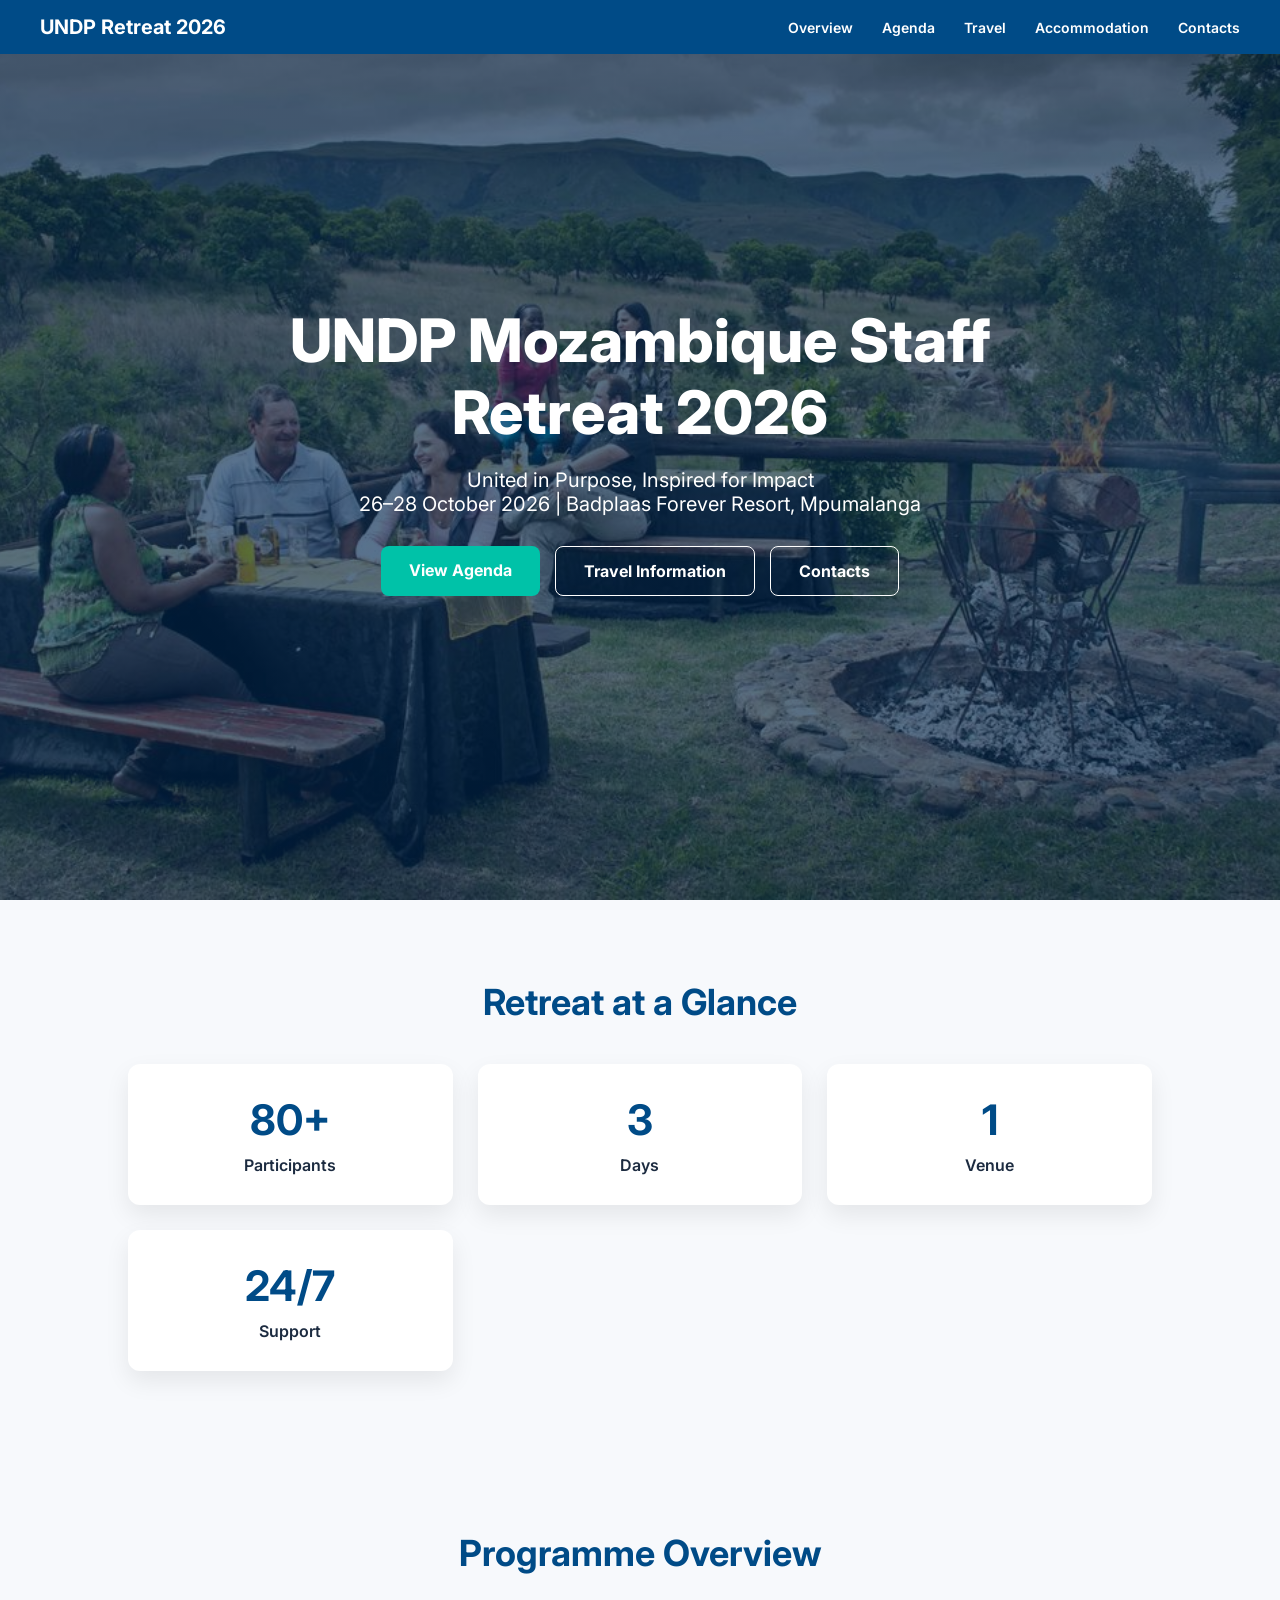
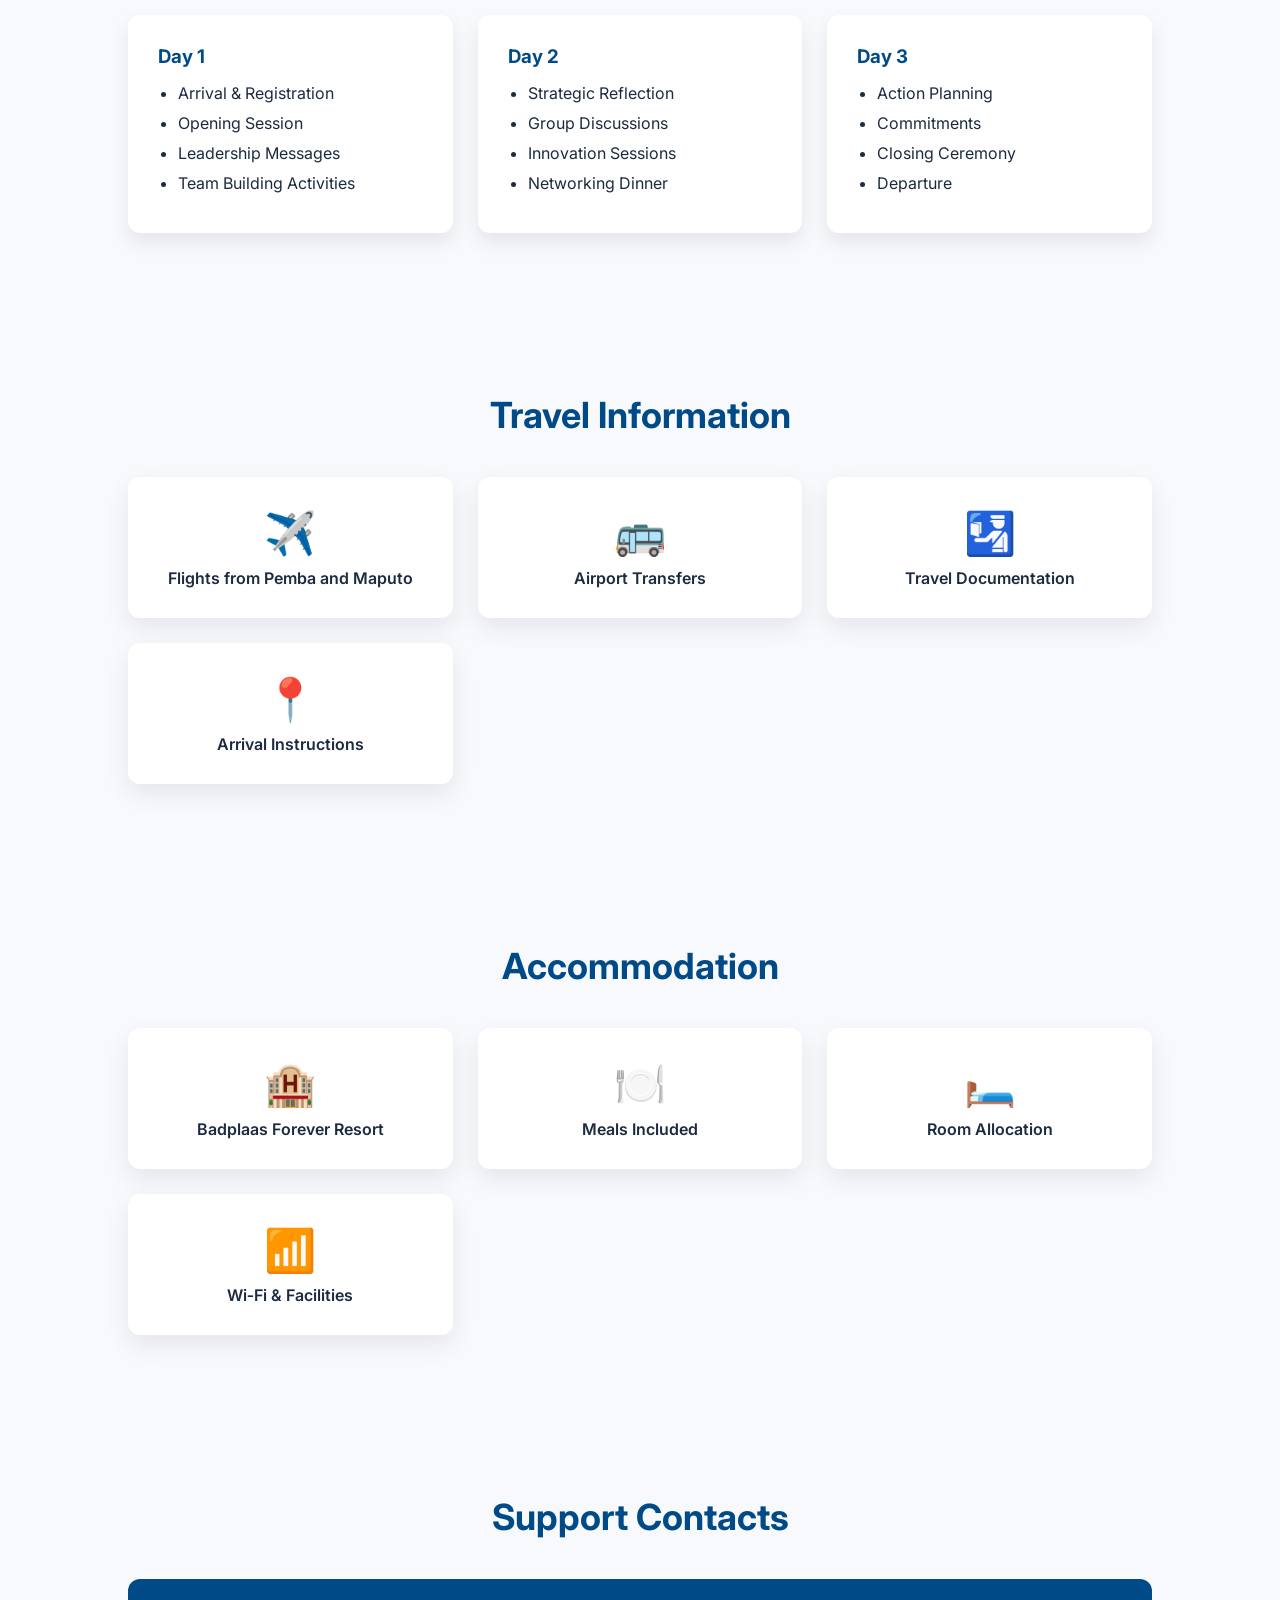
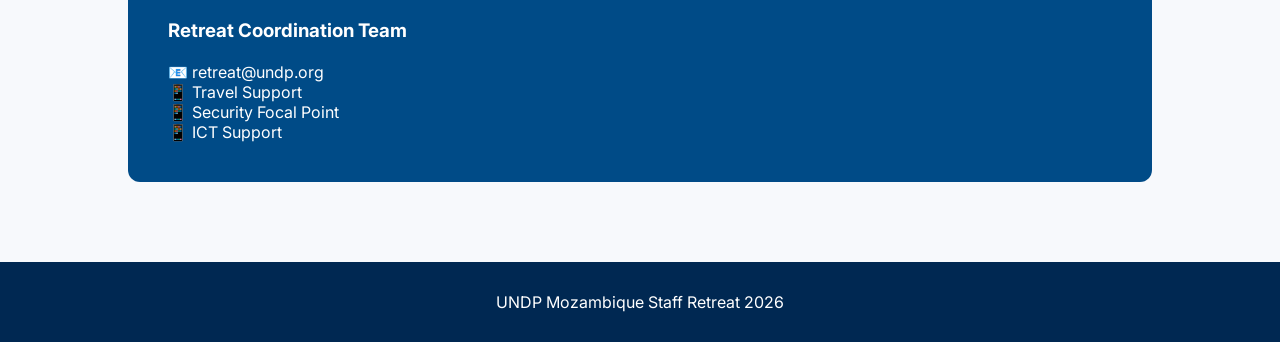
==== index.html @ e5afab8e "Fix HTML formatting and structure" ====
<!DOCTYPE html>
<html lang="en">
<head>
<meta charset="UTF-8">
<meta name="viewport" content="width=device-width, initial-scale=1.0">
<title>UNDP Mozambique Staff Retreat 2026</title>

<link href="https://fonts.googleapis.com/css2?family=Inter:wght@300;400;600;700;800&display=swap" rel="stylesheet">

<style>

*{
margin:0;
padding:0;
box-sizing:border-box;
font-family:'Inter',sans-serif;
}

body{
background:#f7f9fc;
color:#1c2b40;
}

.navbar{
position:fixed;
top:0;
width:100%;
background:#004b87;
padding:15px 40px;
display:flex;
justify-content:space-between;
align-items:center;
z-index:1000;
}

.logo{
color:white;
font-size:20px;
font-weight:700;
}

.nav-links a{
color:white;
text-decoration:none;
margin-left:25px;
font-size:14px;
font-weight:600;
}

.hero{
height:100vh;
background:linear-gradient(
rgba(0,39,80,0.65),
rgba(0,39,80,0.65)
),
url("conferencing-02.jpg");
background-size:cover;
background-position:center;
display:flex;
align-items:center;
justify-content:center;
text-align:center;
color:white;
padding:40px;
}

.hero-content{
max-width:900px;
}

.hero h1{
font-size:60px;
font-weight:800;
margin-bottom:20px;
}

.hero p{
font-size:20px;
margin-bottom:30px;
}

.buttons{
display:flex;
gap:15px;
justify-content:center;
flex-wrap:wrap;
}

.btn{
padding:14px 28px;
border-radius:8px;
text-decoration:none;
font-weight:700;
}

.btn-primary{
background:#00c2a8;
color:white;
}

.btn-secondary{
border:1px solid white;
color:white;
}

.section{
padding:80px 10%;
}

.section-title{
text-align:center;
font-size:36px;
margin-bottom:40px;
color:#004b87;
}

.cards{
display:grid;
grid-template-columns:repeat(auto-fit,minmax(250px,1fr));
gap:25px;
}

.card{
background:white;
border-radius:12px;
padding:30px;
text-align:center;
box-shadow:0 10px 25px rgba(0,0,0,.08);
}

.card h3{
font-size:42px;
color:#004b87;
margin-bottom:10px;
}

.card p{
font-weight:600;
}

.agenda{
display:grid;
grid-template-columns:repeat(auto-fit,minmax(300px,1fr));
gap:25px;
}

.day{
background:white;
padding:30px;
border-radius:12px;
box-shadow:0 10px 20px rgba(0,0,0,.08);
}

.day h3{
color:#004b87;
margin-bottom:15px;
}

.day ul{
padding-left:20px;
}

.day li{
margin-bottom:10px;
}

.contact-box{
background:#004b87;
color:white;
padding:40px;
border-radius:12px;
}

.footer{
background:#002852;
color:white;
text-align:center;
padding:30px;
}

@media(max-width:768px){

.hero h1{
font-size:38px;
}

.nav-links{
display:none;
}

}

</style>

</head>

<body>

<nav class="navbar">
<div class="logo">UNDP Retreat 2026</div>

<div class="nav-links">
<a href="#overview">Overview</a>
<a href="#agenda">Agenda</a>
<a href="#travel">Travel</a>
<a href="#accommodation">Accommodation</a>
<a href="#contacts">Contacts</a>
</div>
</nav>

<section class="hero">

<div class="hero-content">

<h1>UNDP Mozambique Staff Retreat 2026</h1>

<p>
United in Purpose, Inspired for Impact
<br>
26–28 October 2026 | Badplaas Forever Resort, Mpumalanga
</p>

<div class="buttons">
<a href="#agenda" class="btn btn-primary">View Agenda</a>
<a href="#travel" class="btn btn-secondary">Travel Information</a>
<a href="#contacts" class="btn btn-secondary">Contacts</a>
</div>

</div>

</section>

<section id="overview" class="section">

<h2 class="section-title">Retreat at a Glance</h2>

<div class="cards">

<div class="card">
<h3>80+</h3>
<p>Participants</p>
</div>

<div class="card">
<h3>3</h3>
<p>Days</p>
</div>

<div class="card">
<h3>1</h3>
<p>Venue</p>
</div>

<div class="card">
<h3>24/7</h3>
<p>Support</p>
</div>

</div>

</section>

<section id="agenda" class="section">

<h2 class="section-title">Programme Overview</h2>

<div class="agenda">

<div class="day">
<h3>Day 1</h3>

<ul>
<li>Arrival & Registration</li>
<li>Opening Session</li>
<li>Leadership Messages</li>
<li>Team Building Activities</li>
</ul>

</div>

<div class="day">

<h3>Day 2</h3>

<ul>
<li>Strategic Reflection</li>
<li>Group Discussions</li>
<li>Innovation Sessions</li>
<li>Networking Dinner</li>
</ul>

</div>

<div class="day">

<h3>Day 3</h3>

<ul>
<li>Action Planning</li>
<li>Commitments</li>
<li>Closing Ceremony</li>
<li>Departure</li>
</ul>

</div>

</div>

</section>

<section id="travel" class="section">

<h2 class="section-title">Travel Information</h2>

<div class="cards">

<div class="card">
<h3>✈️</h3>
<p>Flights from Pemba and Maputo</p>
</div>

<div class="card">
<h3>🚌</h3>
<p>Airport Transfers</p>
</div>

<div class="card">
<h3>🛂</h3>
<p>Travel Documentation</p>
</div>

<div class="card">
<h3>📍</h3>
<p>Arrival Instructions</p>
</div>

</div>

</section>

<section id="accommodation" class="section">

<h2 class="section-title">Accommodation</h2>

<div class="cards">

<div class="card">
<h3>🏨</h3>
<p>Badplaas Forever Resort</p>
</div>

<div class="card">
<h3>🍽️</h3>
<p>Meals Included</p>
</div>

<div class="card">
<h3>🛏️</h3>
<p>Room Allocation</p>
</div>

<div class="card">
<h3>📶</h3>
<p>Wi‑Fi & Facilities</p>
</div>

</div>

</section>

<section id="contacts" class="section">

<h2 class="section-title">Support Contacts</h2>

<div class="contact-box">

<h3>Retreat Coordination Team</h3>

<br>

<p>📧 retreat@undp.org</p>

<p>📱 Travel Support</p>

<p>📱 Security Focal Point</p>

<p>📱 ICT Support</p>

</div>

</section>

<footer class="footer">

<p>UNDP Mozambique Staff Retreat 2026</p>

</footer>

</body>

</html>
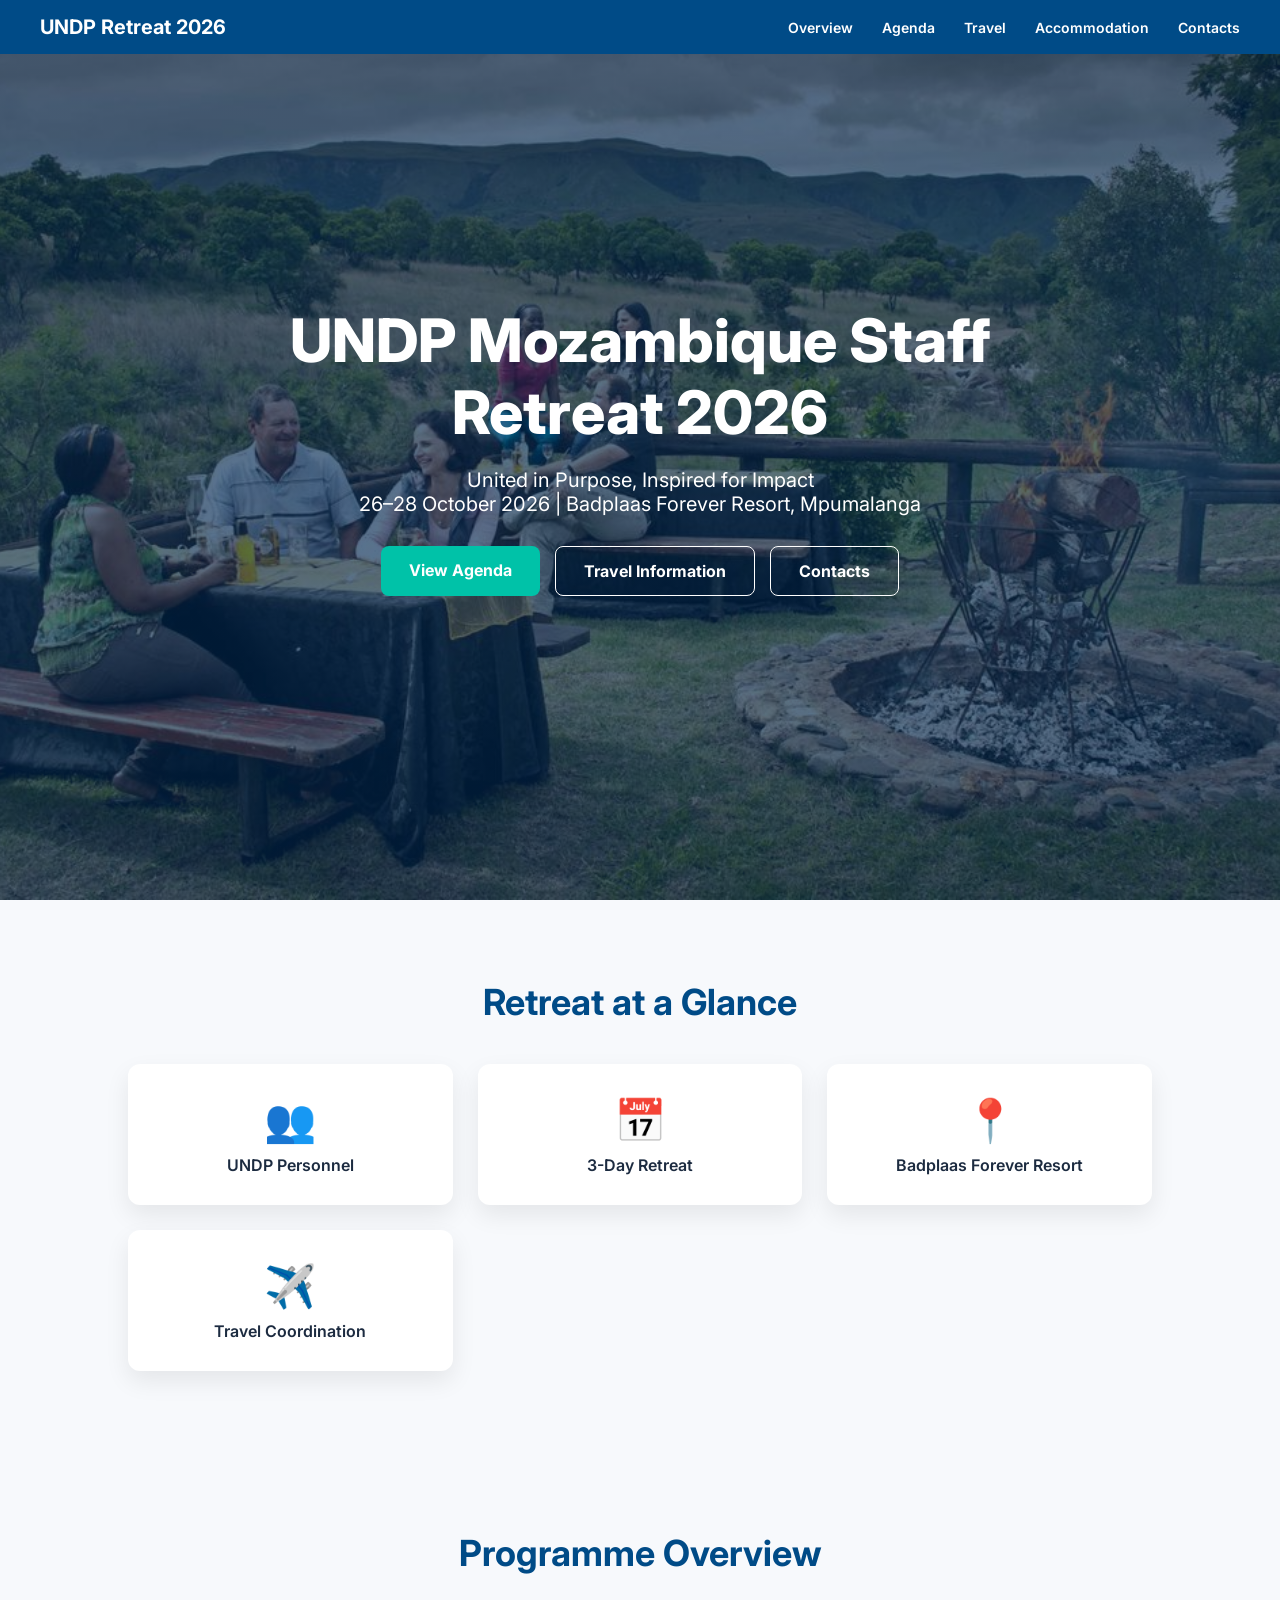
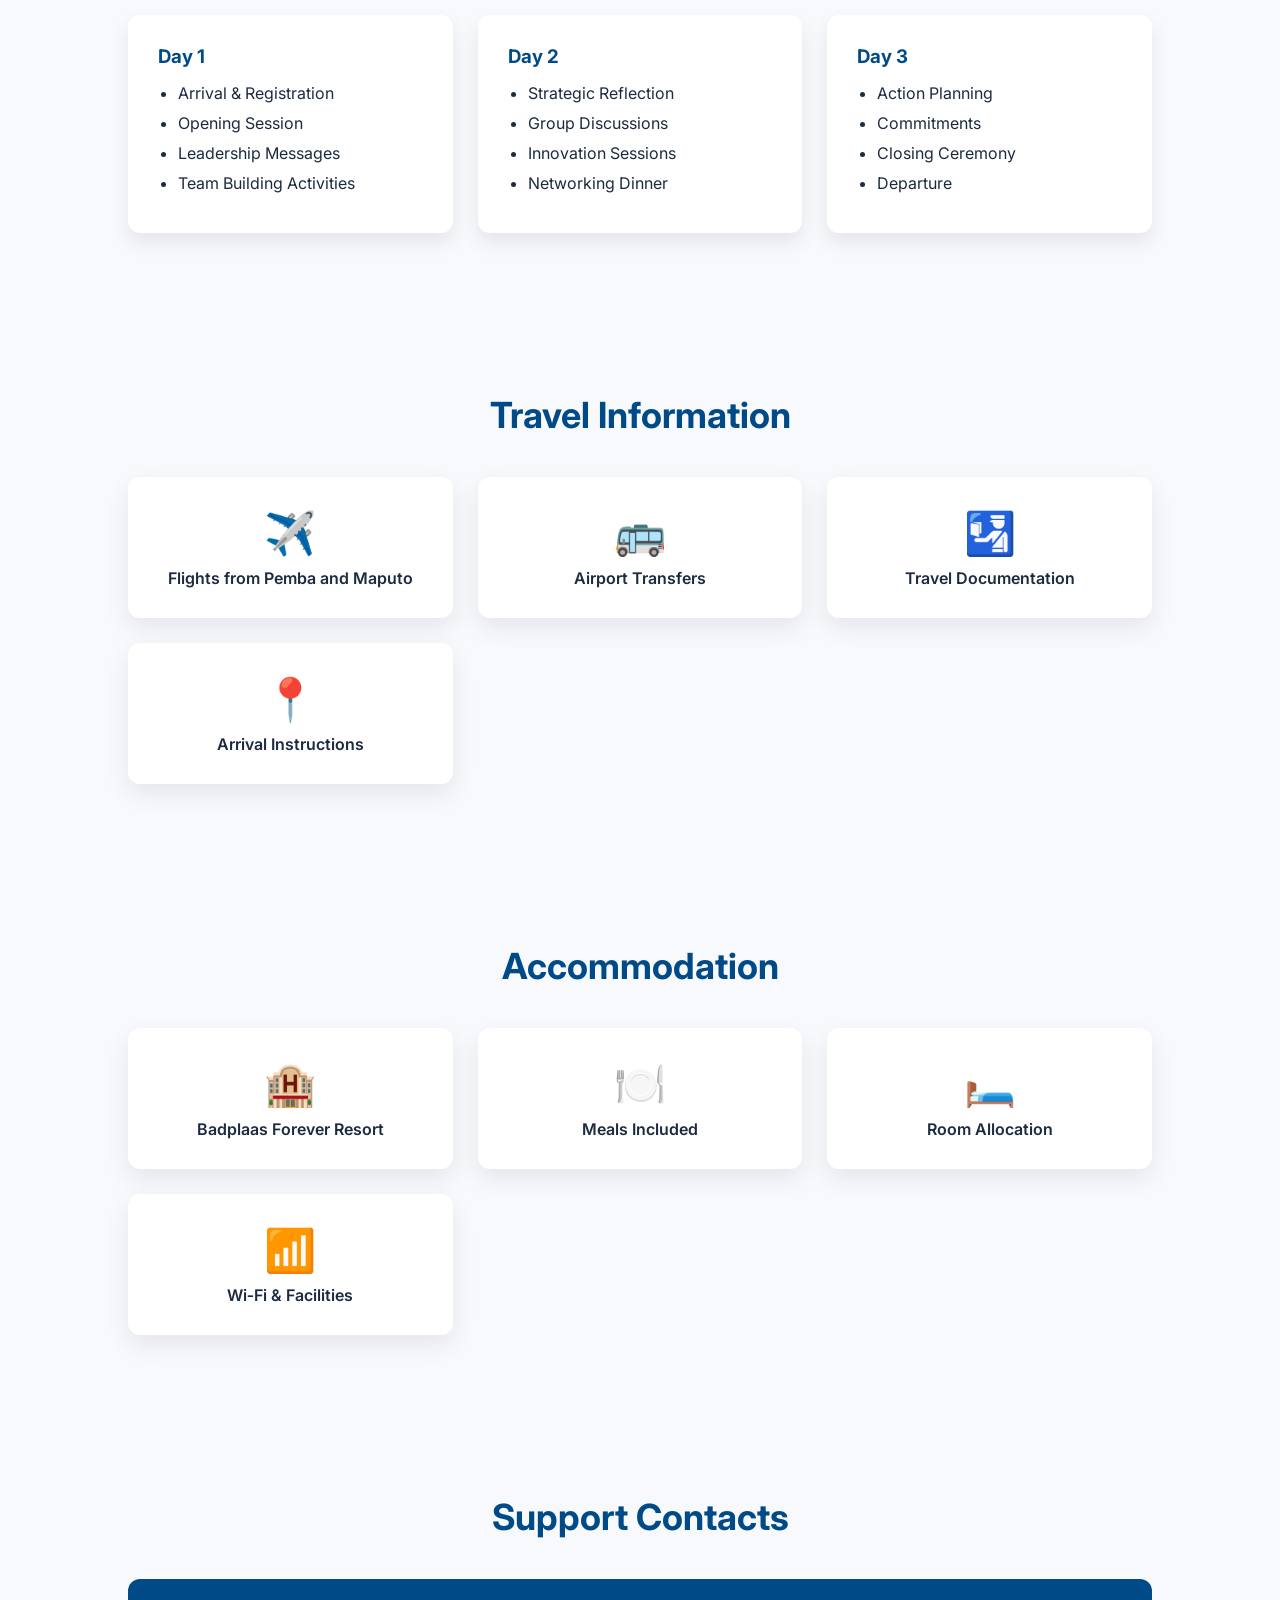
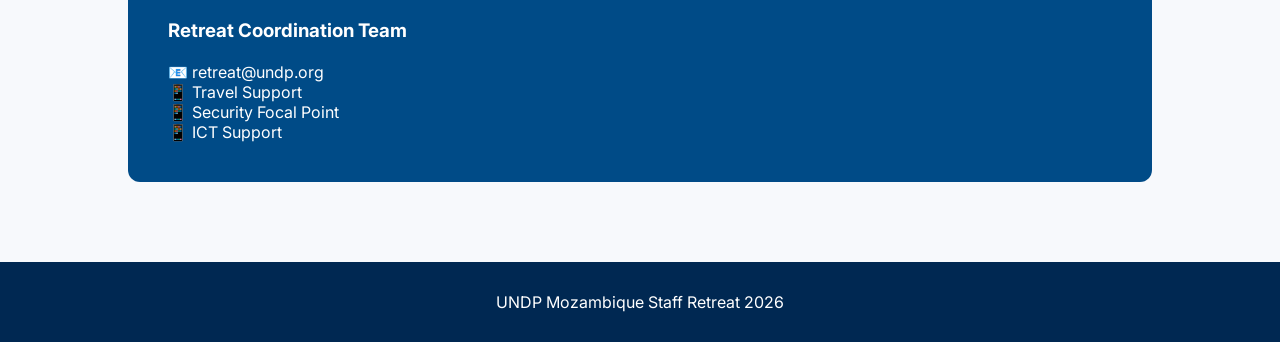
==== commit 30e1a1f1: "Update index.html" ====
--- a/index.html
+++ b/index.html
@@ -229,7 +229,9 @@
 </div>
 
 </section>
-
+  
+</section>
+  
 <section id="overview" class="section">
 
 <h2 class="section-title">Retreat at a Glance</h2>
@@ -237,23 +239,23 @@
 <div class="cards">
 
 <div class="card">
-<h3>80+</h3>
-<p>Participants</p>
-</div>
-
-<div class="card">
-<h3>3</h3>
-<p>Days</p>
-</div>
-
-<div class="card">
-<h3>1</h3>
-<p>Venue</p>
-</div>
-
-<div class="card">
-<h3>24/7</h3>
-<p>Support</p>
+<h3>👥</h3>
+<p>UNDP Personnel</p>
+</div>
+
+<div class="card">
+<h3>📅</h3>
+<p>3-Day Retreat</p>
+</div>
+
+<div class="card">
+<h3>📍</h3>
+<p>Badplaas Forever Resort</p>
+</div>
+
+<div class="card">
+<h3>✈️</h3>
+<p>Travel Coordination</p>
 </div>
 
 </div>
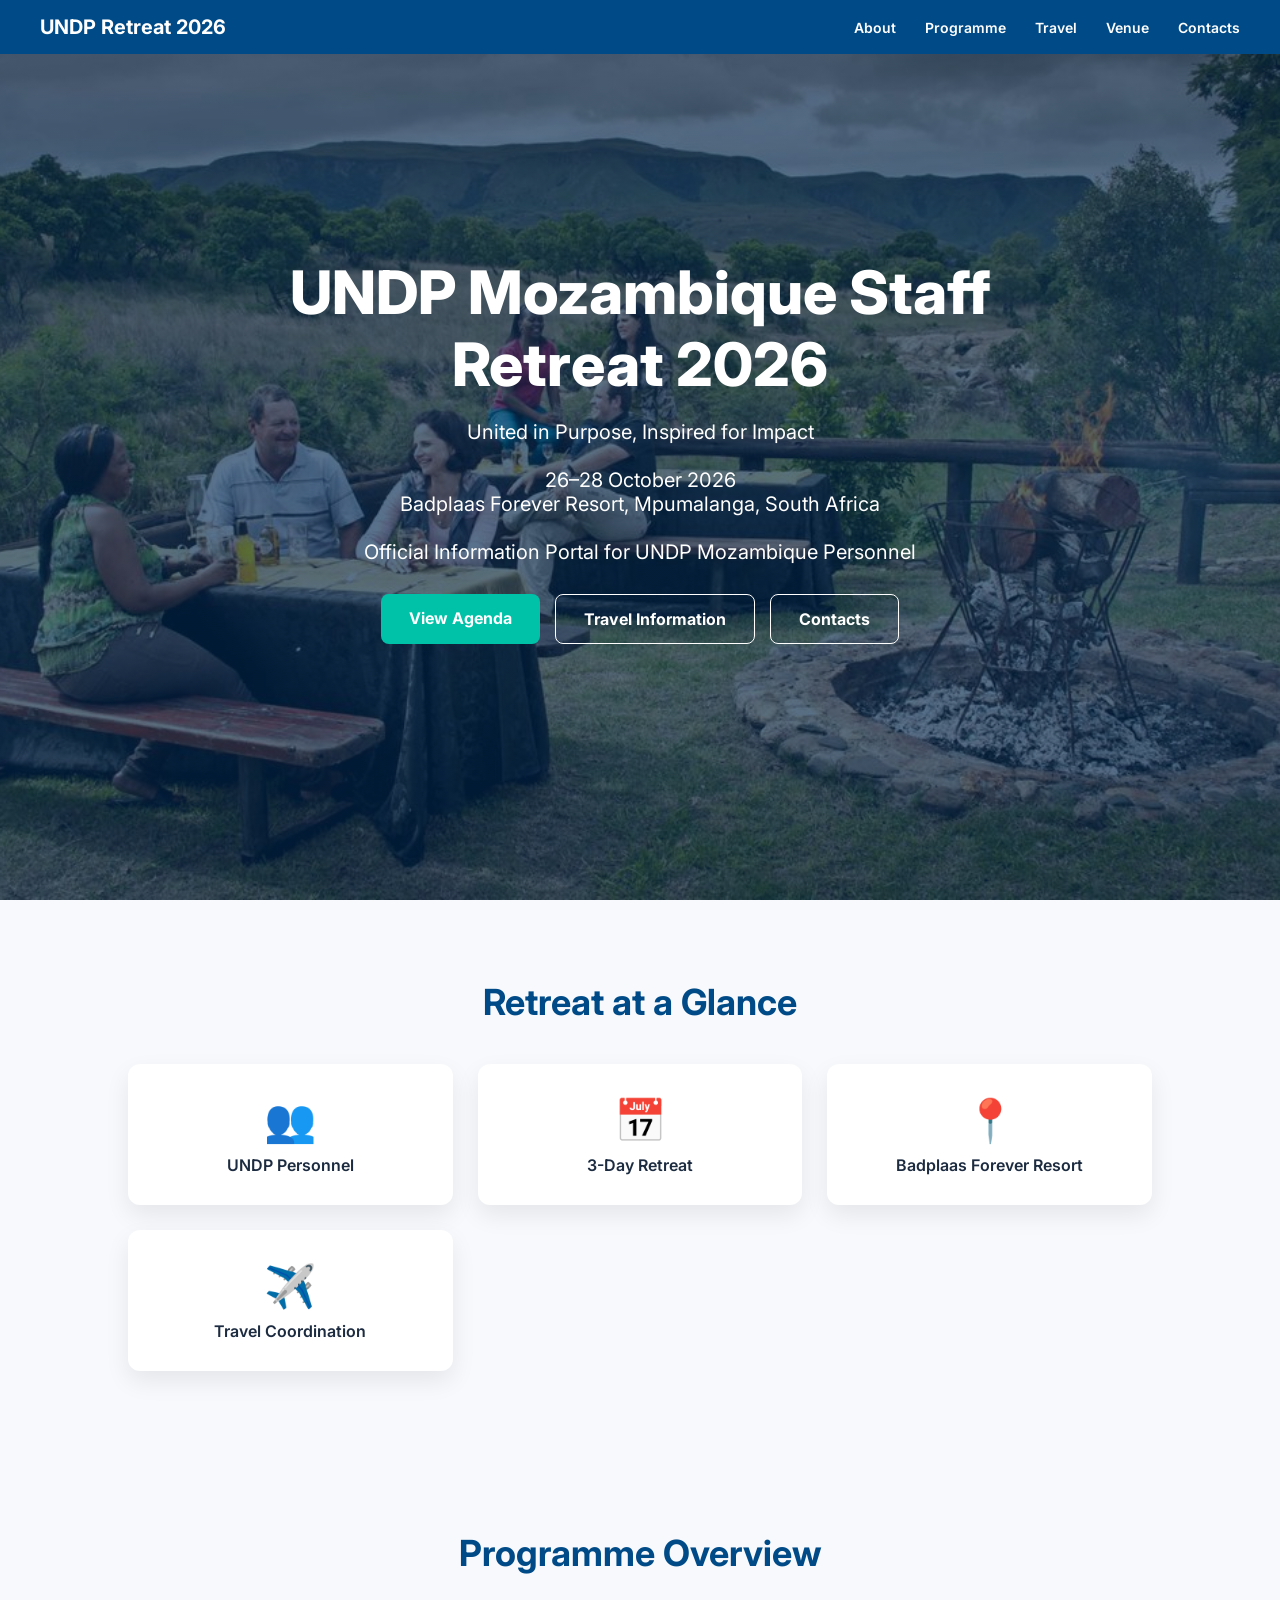
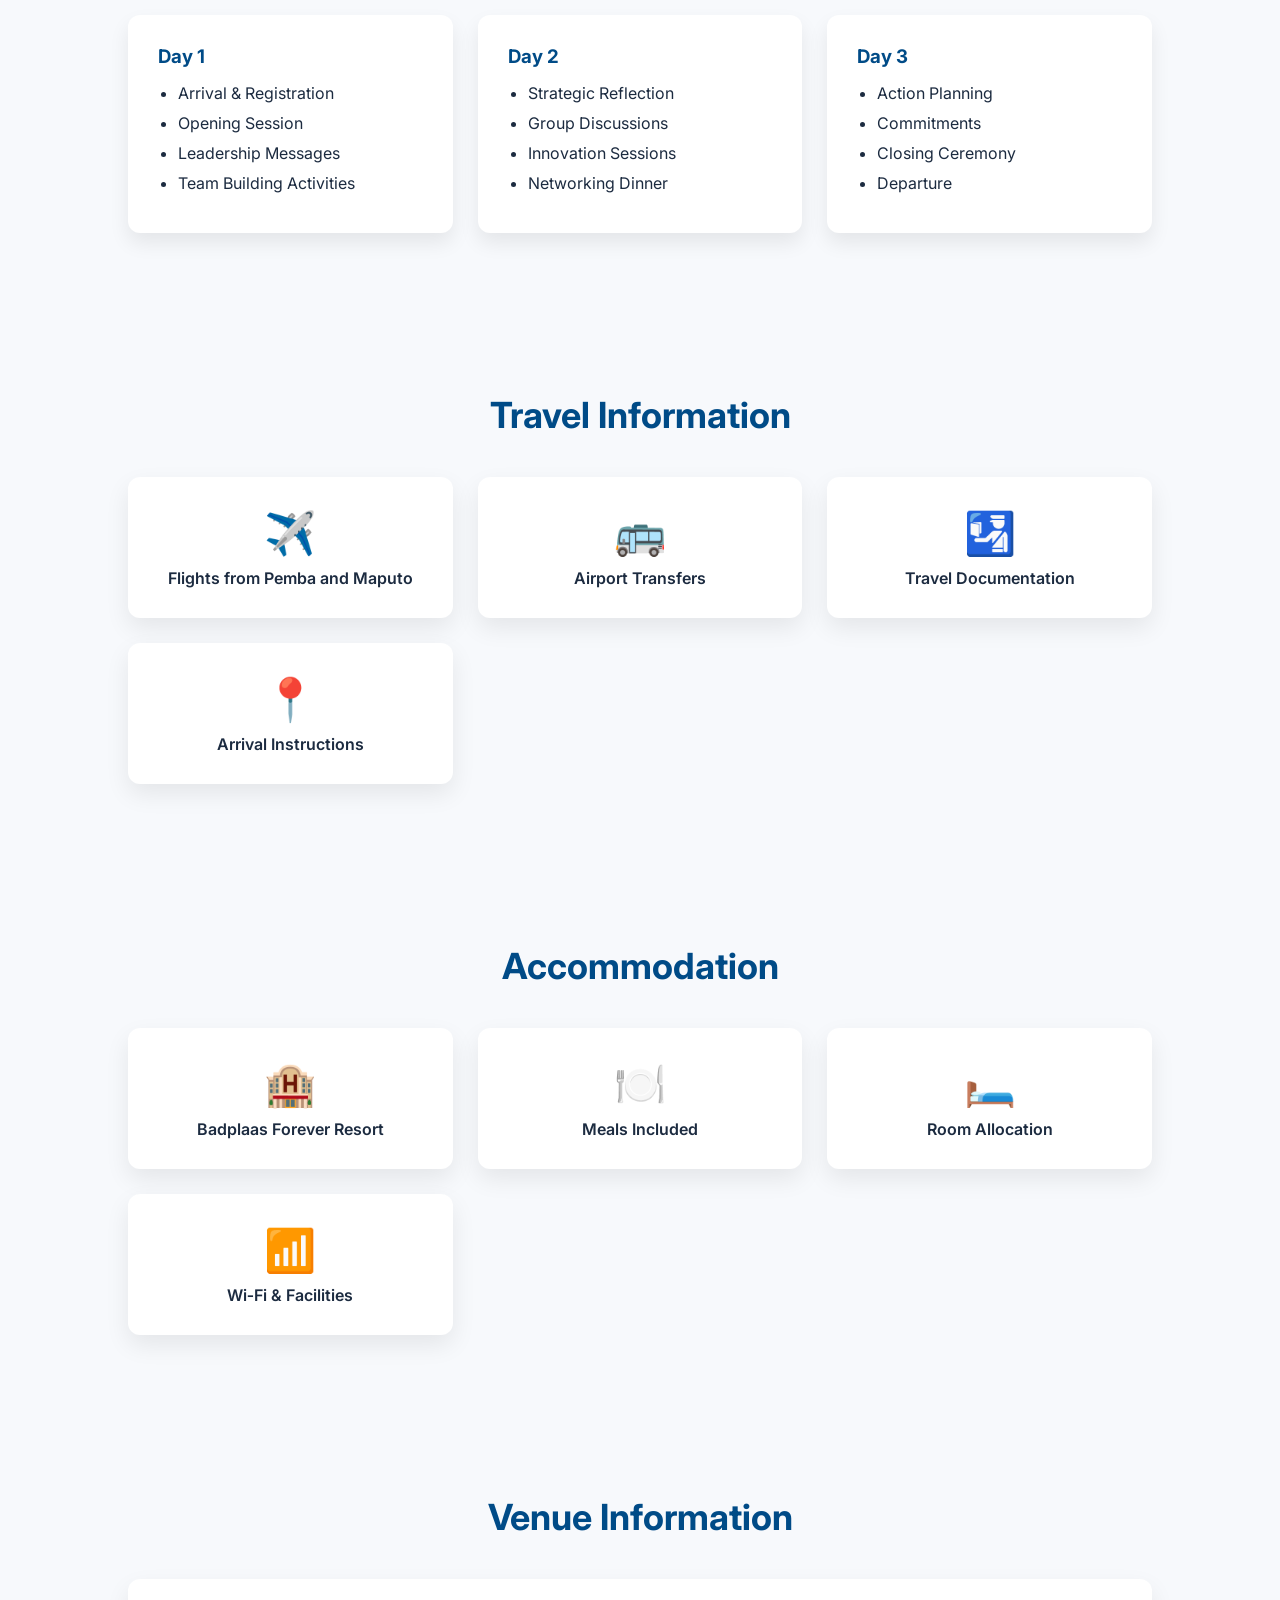
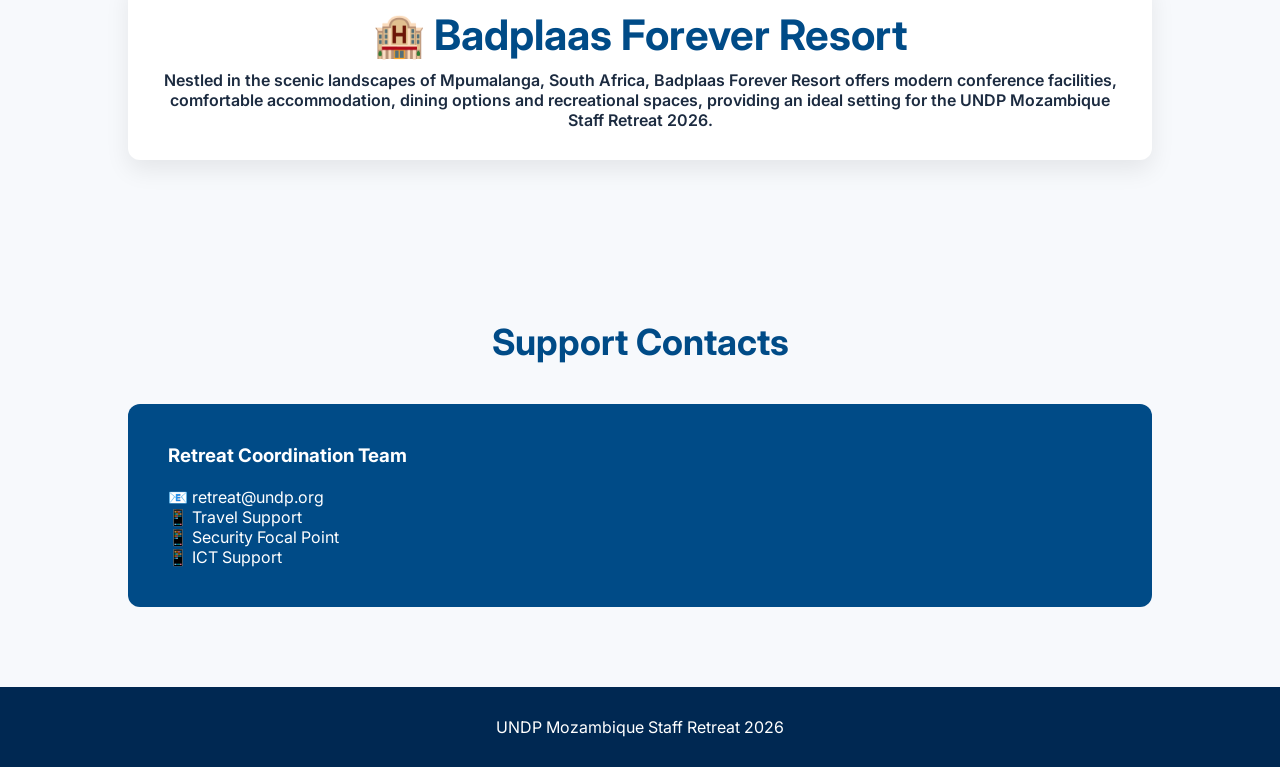
==== commit a0256ae5: "Update index.html" ====
--- a/index.html
+++ b/index.html
@@ -200,10 +200,10 @@
 <div class="logo">UNDP Retreat 2026</div>
 
 <div class="nav-links">
-<a href="#overview">Overview</a>
-<a href="#agenda">Agenda</a>
+<a href="#overview">About</a>
+<a href="#agenda">Programme</a>
 <a href="#travel">Travel</a>
-<a href="#accommodation">Accommodation</a>
+<a href="#accommodation">Venue</a>
 <a href="#contacts">Contacts</a>
 </div>
 </nav>
@@ -216,8 +216,16 @@
 
 <p>
 United in Purpose, Inspired for Impact
+
+<br><br>
+
+26–28 October 2026
 <br>
-26–28 October 2026 | Badplaas Forever Resort, Mpumalanga
+Badplaas Forever Resort, Mpumalanga, South Africa
+
+<br><br>
+
+Official Information Portal for UNDP Mozambique Personnel
 </p>
 
 <div class="buttons">
@@ -370,6 +378,30 @@
 
 </section>
 
+</section>
+
+<section class="section">
+
+<h2 class="section-title">Venue Information</h2>
+
+<div class="card">
+
+<h3>🏨 Badplaas Forever Resort</h3>
+
+<p>
+
+Nestled in the scenic landscapes of Mpumalanga, South Africa,
+Badplaas Forever Resort offers modern conference facilities,
+comfortable accommodation, dining options and recreational
+spaces, providing an ideal setting for the UNDP Mozambique
+Staff Retreat 2026.
+
+</p>
+
+</div>
+
+</section>
+
 <section id="contacts" class="section">
 
 <h2 class="section-title">Support Contacts</h2>
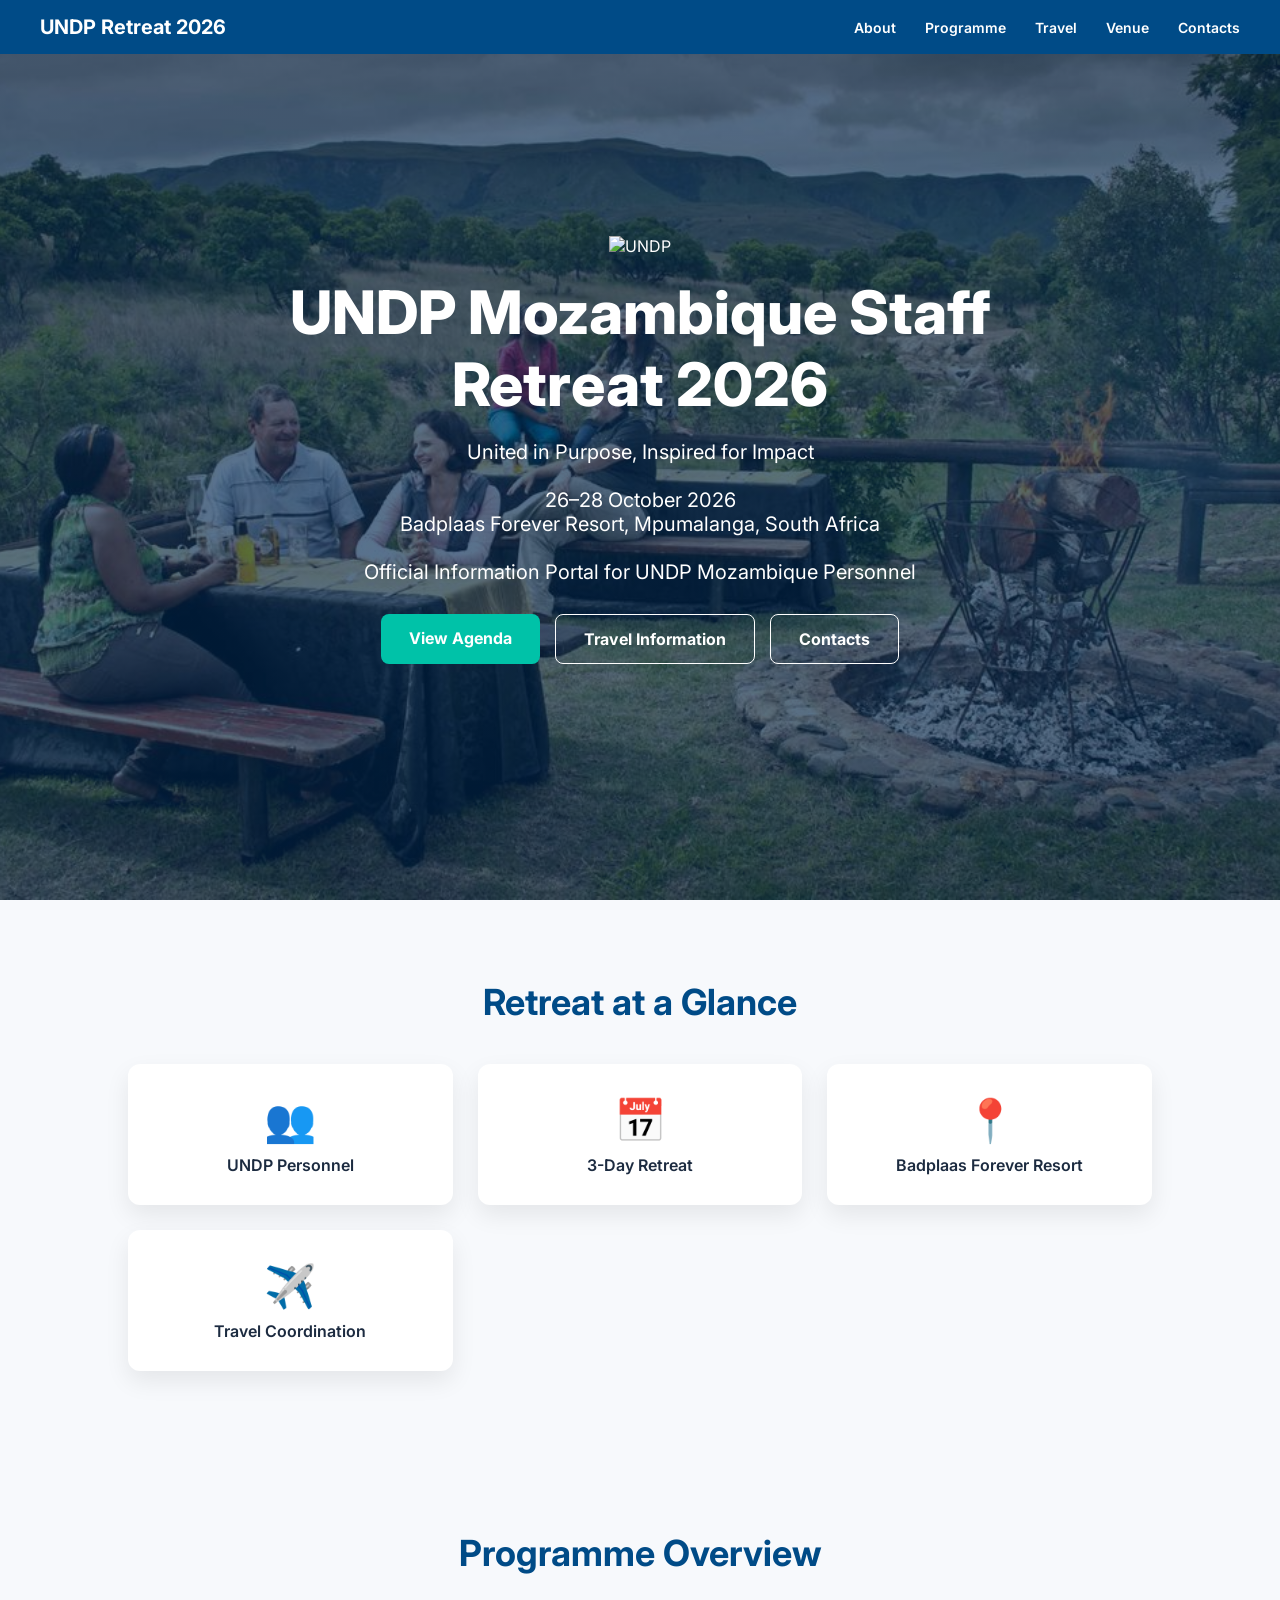
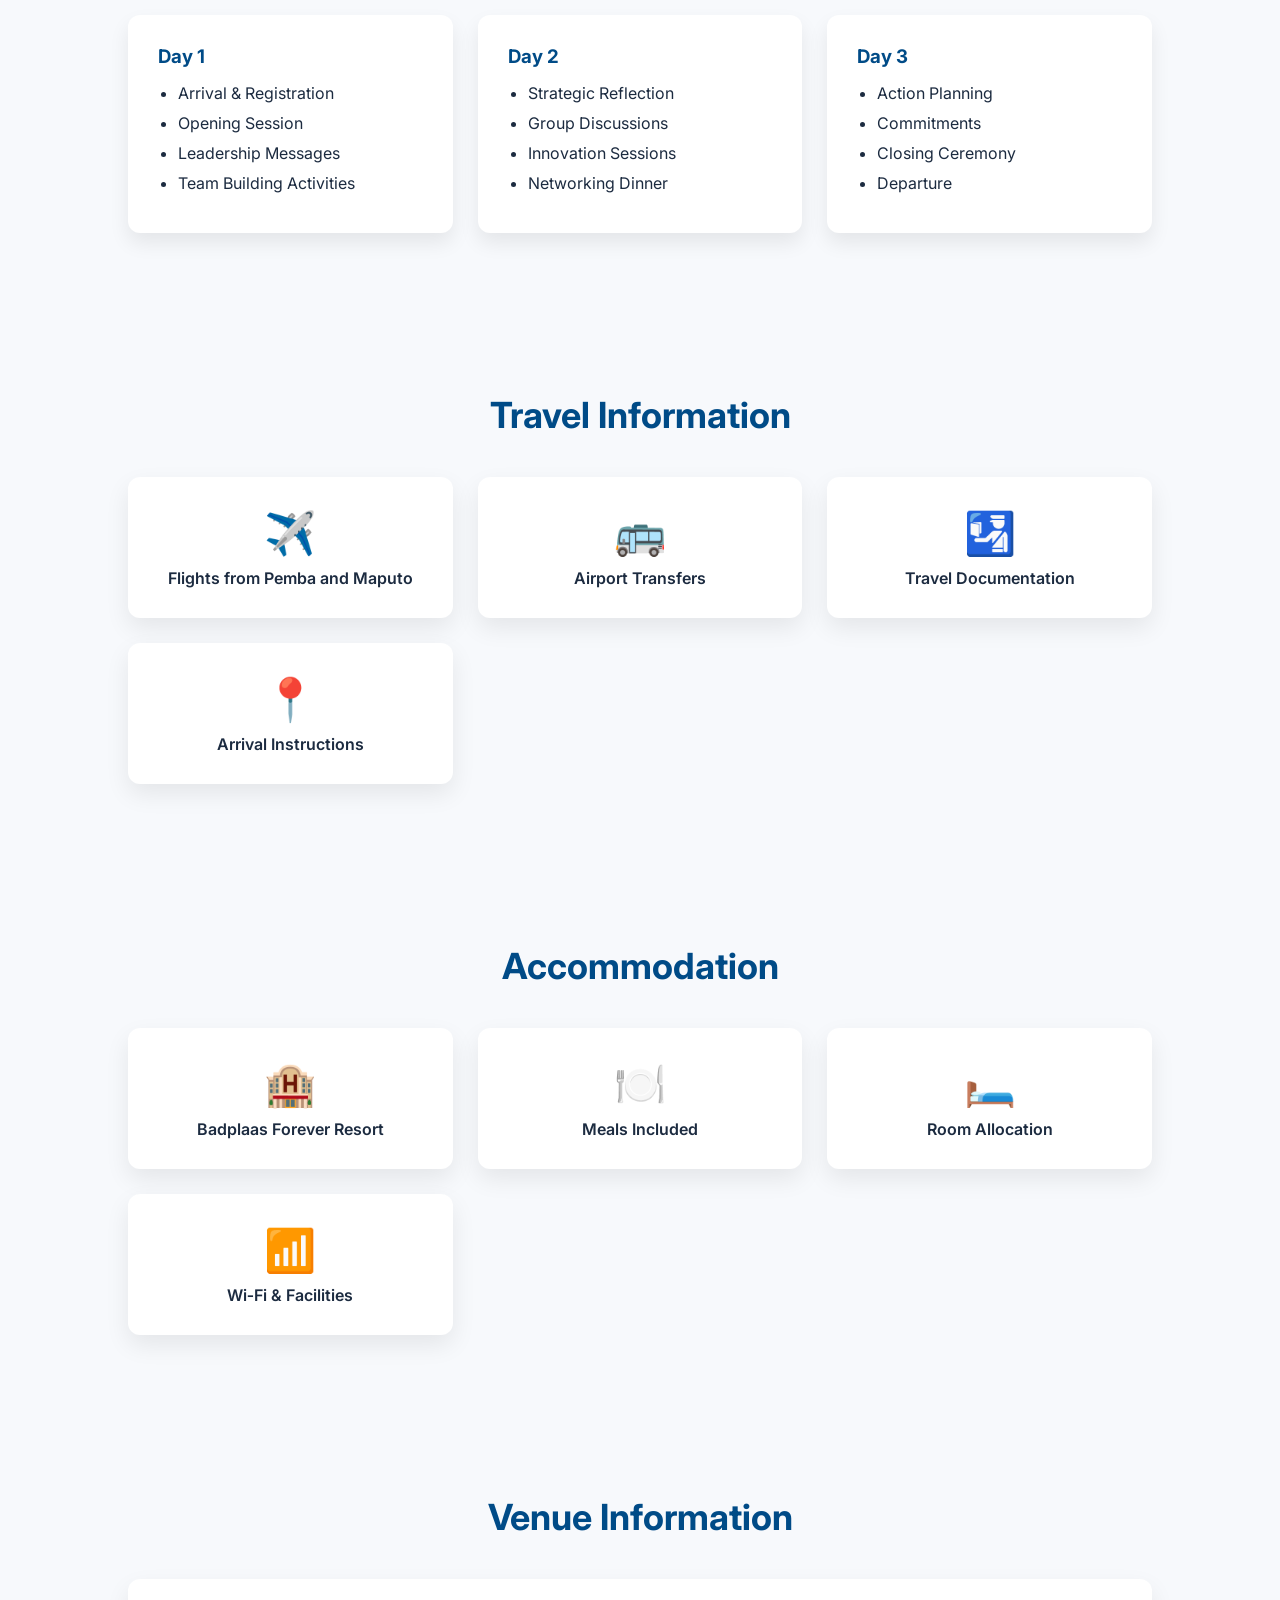
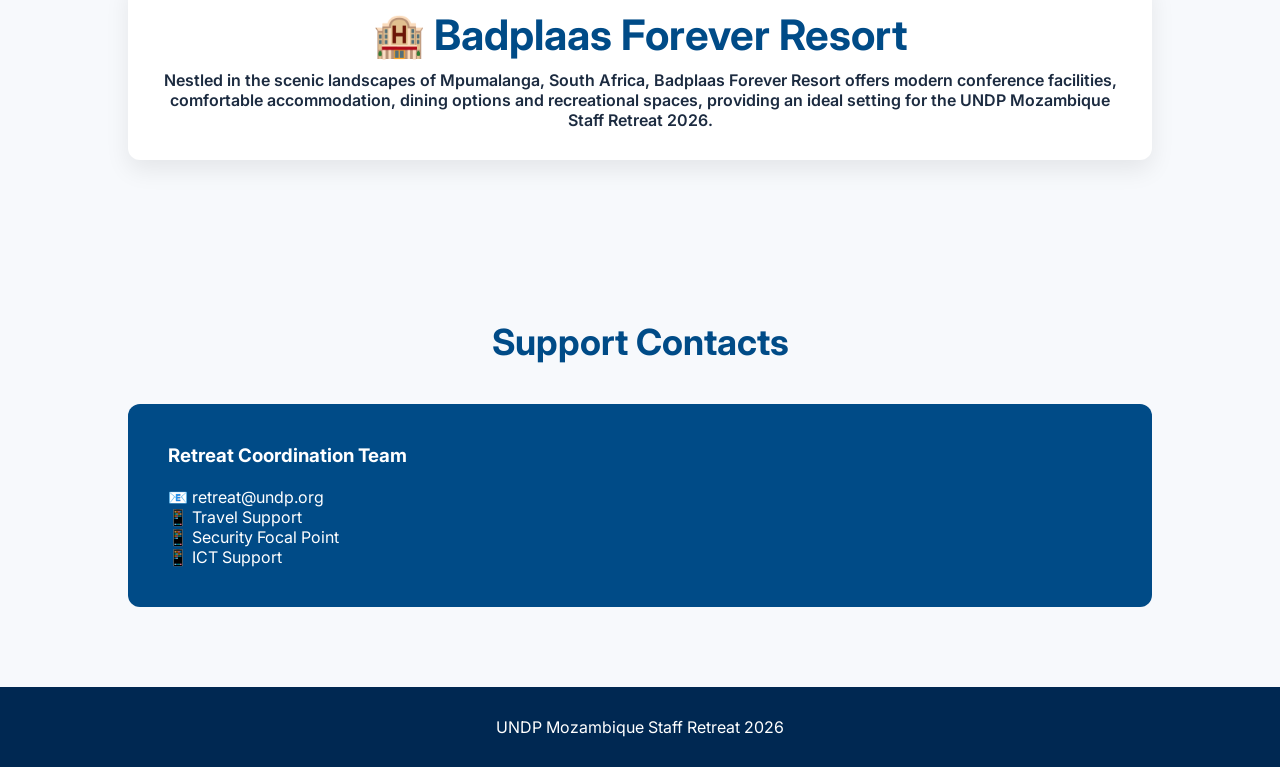
==== commit d250ecd2: "Update index.html" ====
--- a/index.html
+++ b/index.html
@@ -212,6 +212,10 @@
 
 <div class="hero-content">
 
+<img src="undp-logo.png"
+     alt="UNDP"
+     style="height:90px;margin-bottom:20px;">
+
 <h1>UNDP Mozambique Staff Retreat 2026</h1>
 
 <p>
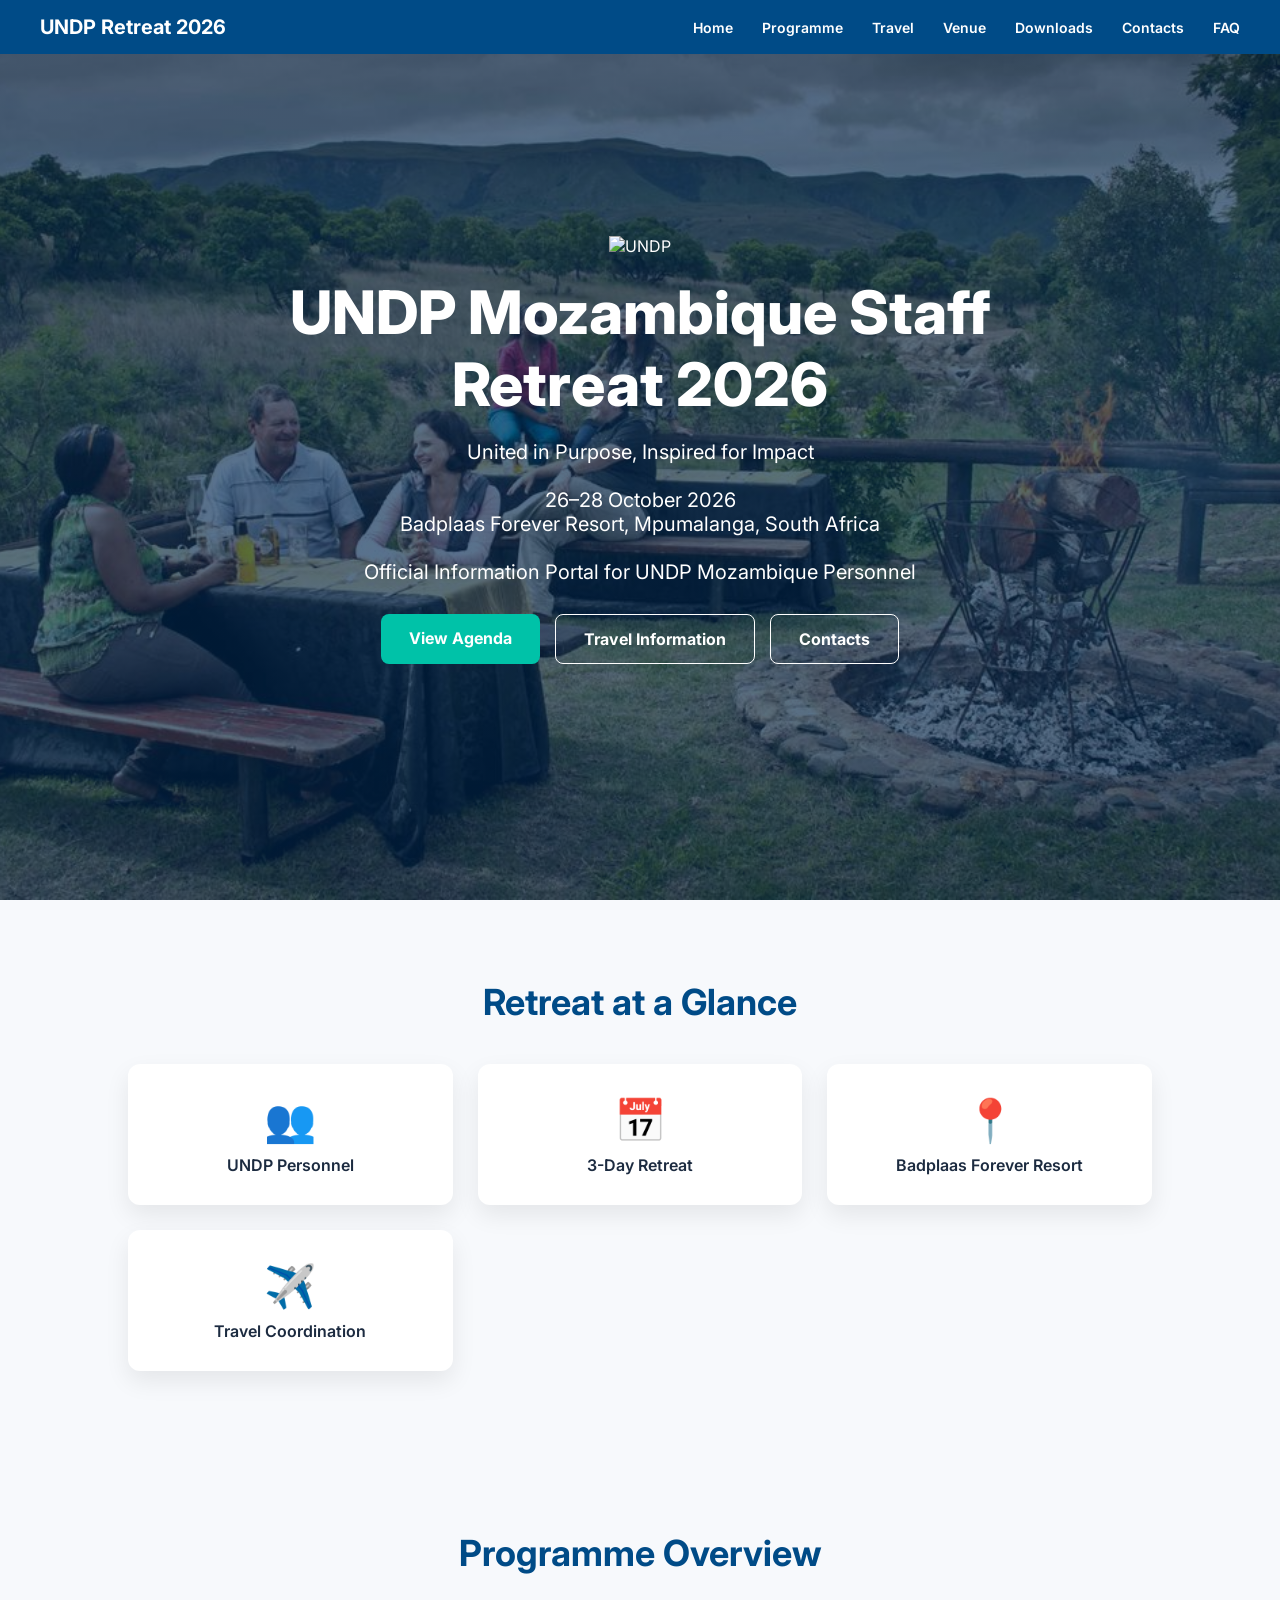
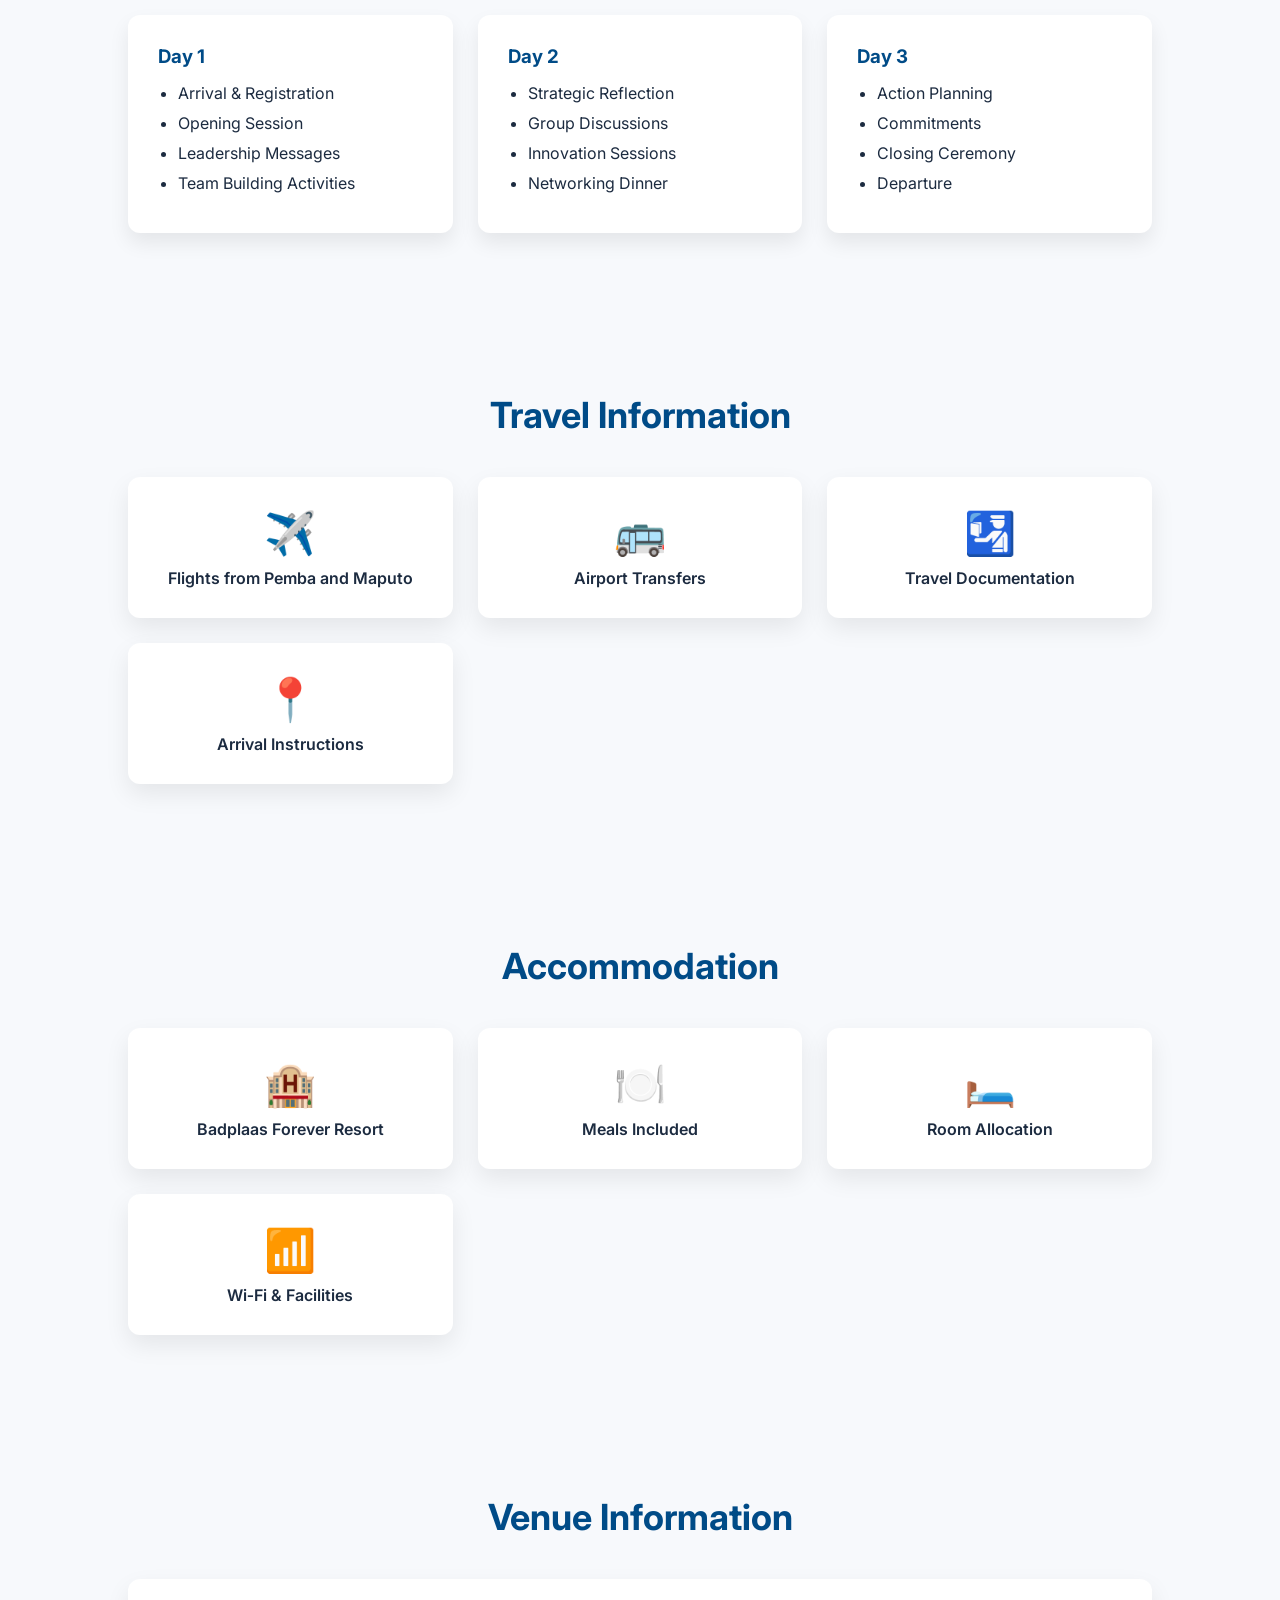
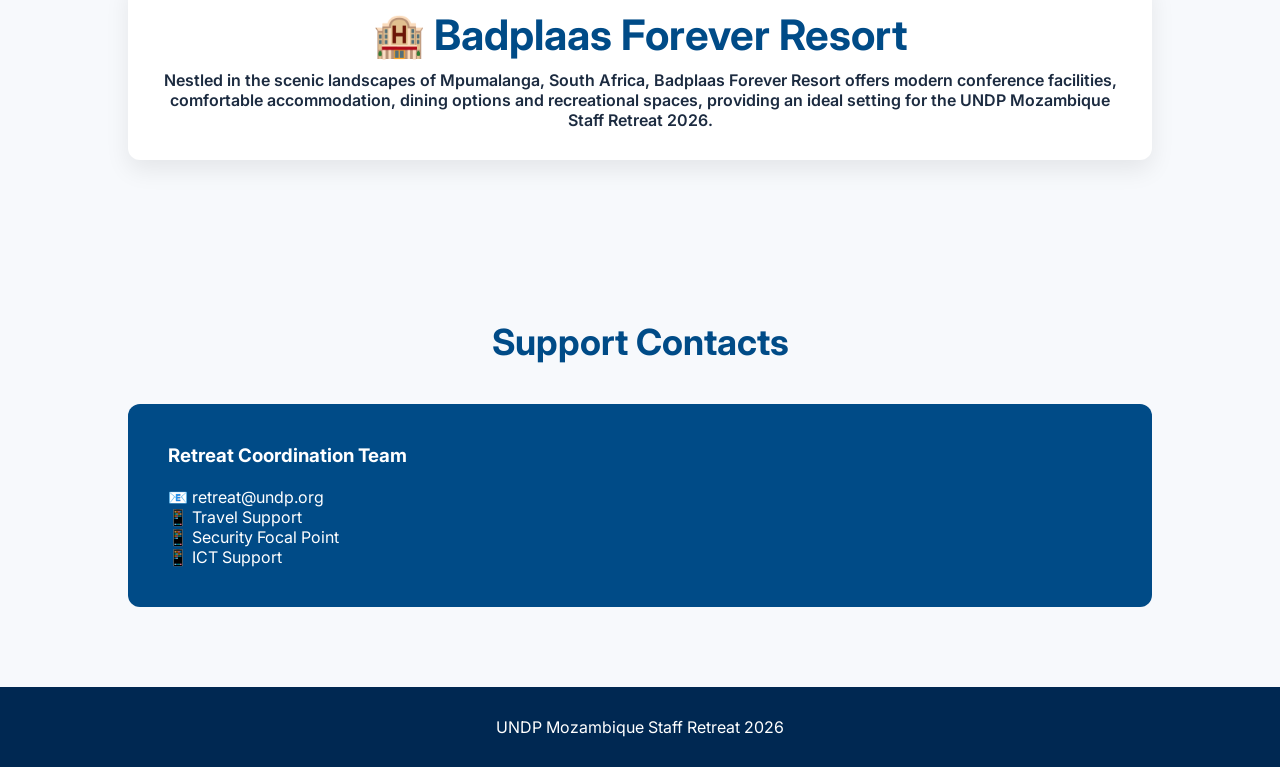
==== commit d25957dd: "Update index.html" ====
--- a/index.html
+++ b/index.html
@@ -200,11 +200,15 @@
 <div class="logo">UNDP Retreat 2026</div>
 
 <div class="nav-links">
-<a href="#overview">About</a>
-<a href="#agenda">Programme</a>
-<a href="#travel">Travel</a>
-<a href="#accommodation">Venue</a>
-<a href="#contacts">Contacts</a>
+
+<a href="index.html">Home</a>
+<a href="agenda.html">Programme</a>
+<a href="travel.html">Travel</a>
+<a href="accommodation.html">Venue</a>
+<a href="downloads.html">Downloads</a>
+<a href="contacts.html">Contacts</a>
+<a href="faq.html">FAQ</a>
+
 </div>
 </nav>
 
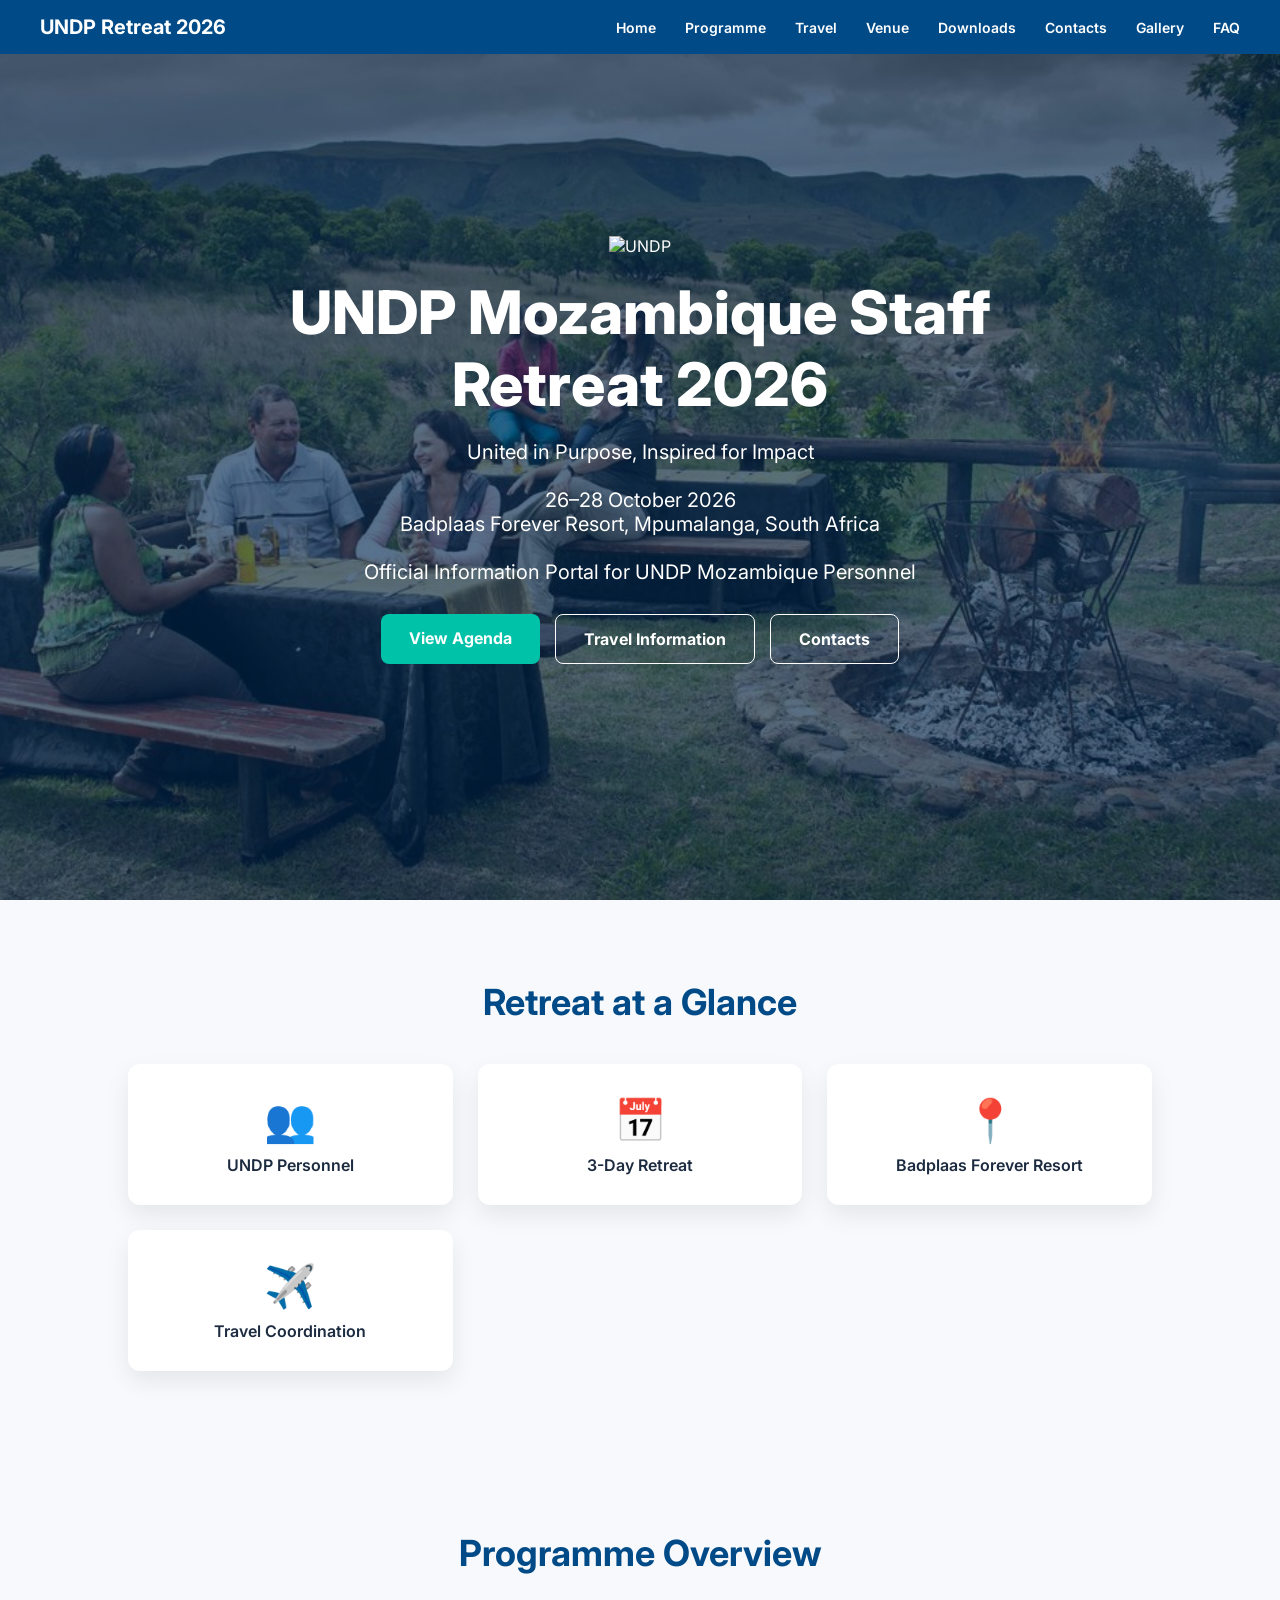
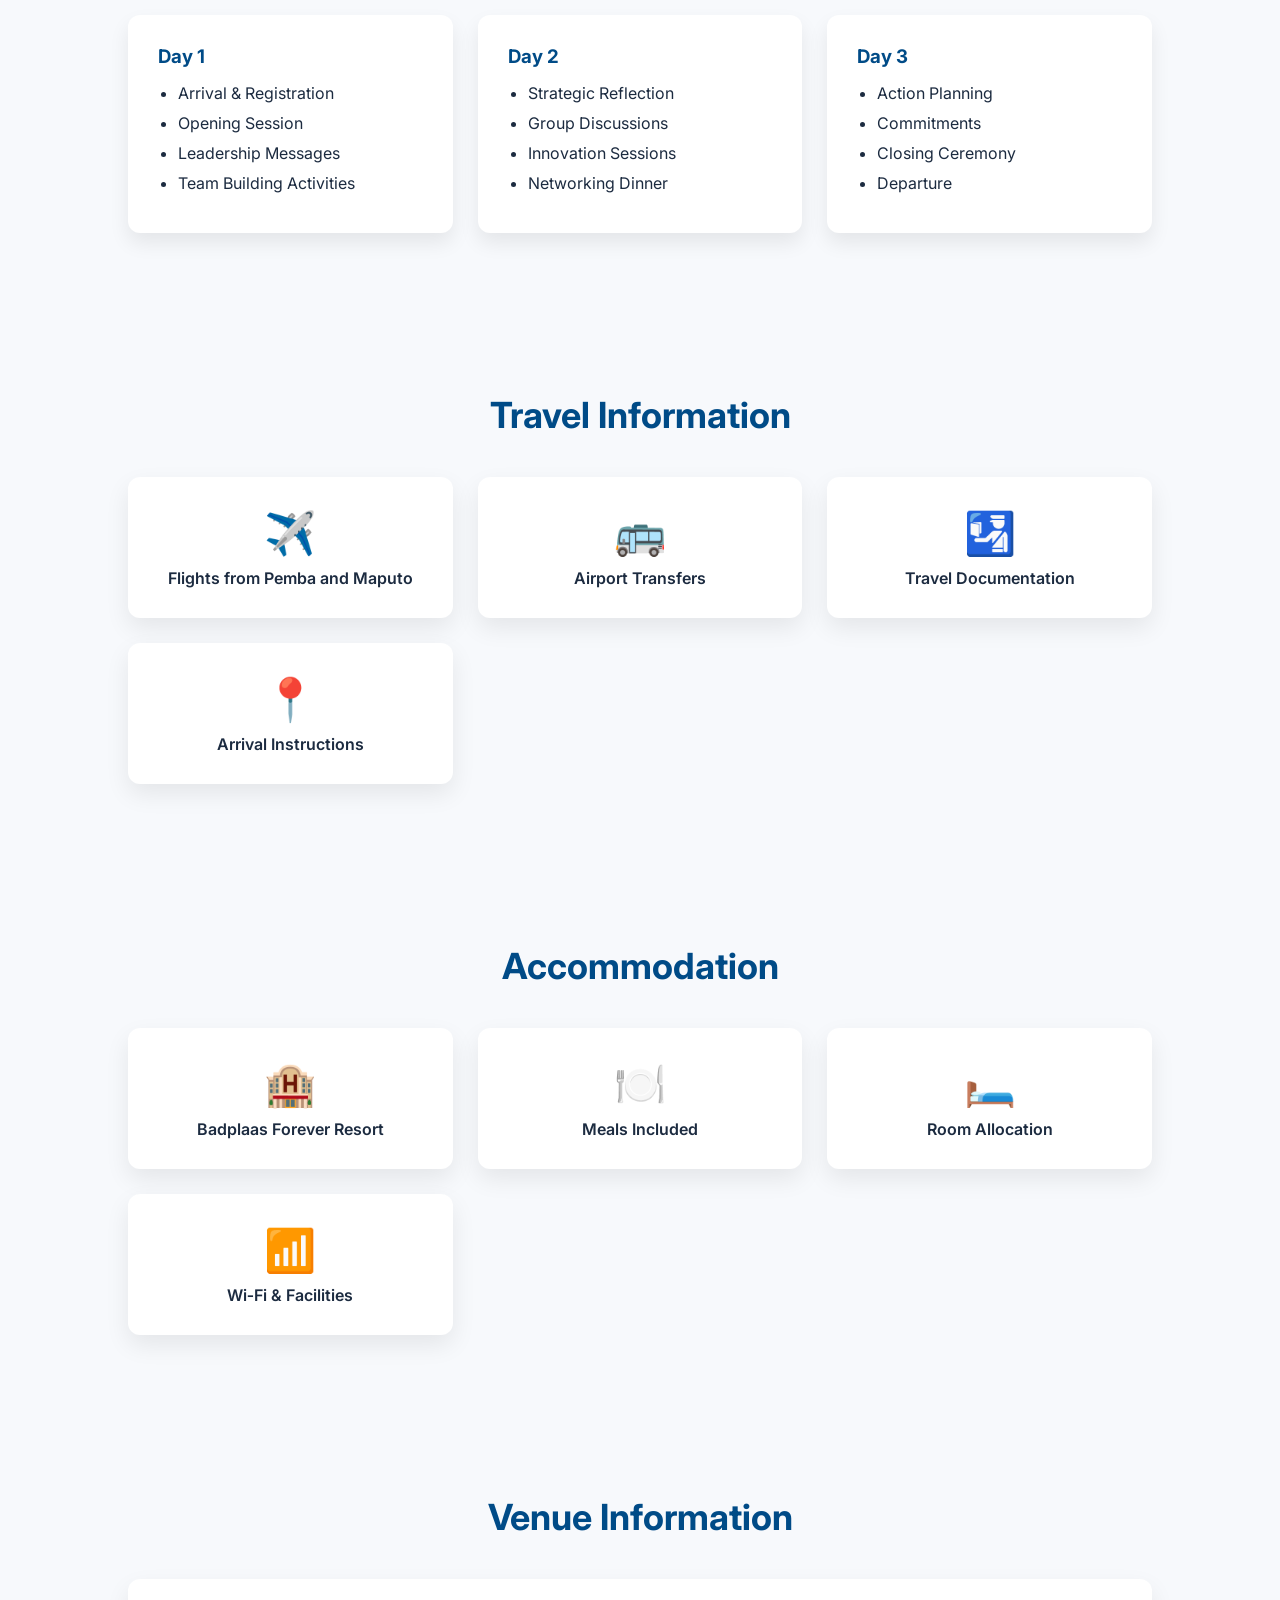
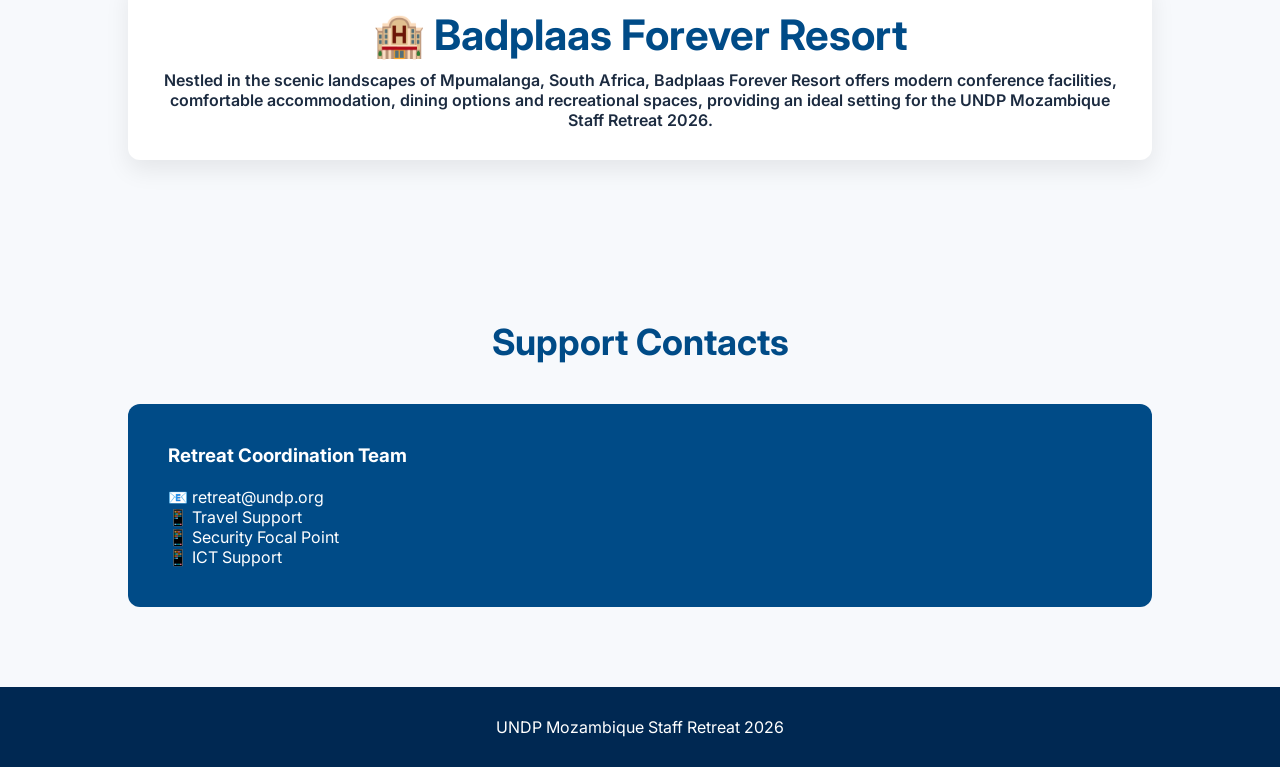
==== commit d996b6d6: "Update index.html" ====
--- a/index.html
+++ b/index.html
@@ -207,6 +207,7 @@
 <a href="accommodation.html">Venue</a>
 <a href="downloads.html">Downloads</a>
 <a href="contacts.html">Contacts</a>
+<a href="gallery.html">Gallery</a>
 <a href="faq.html">FAQ</a>
 
 </div>
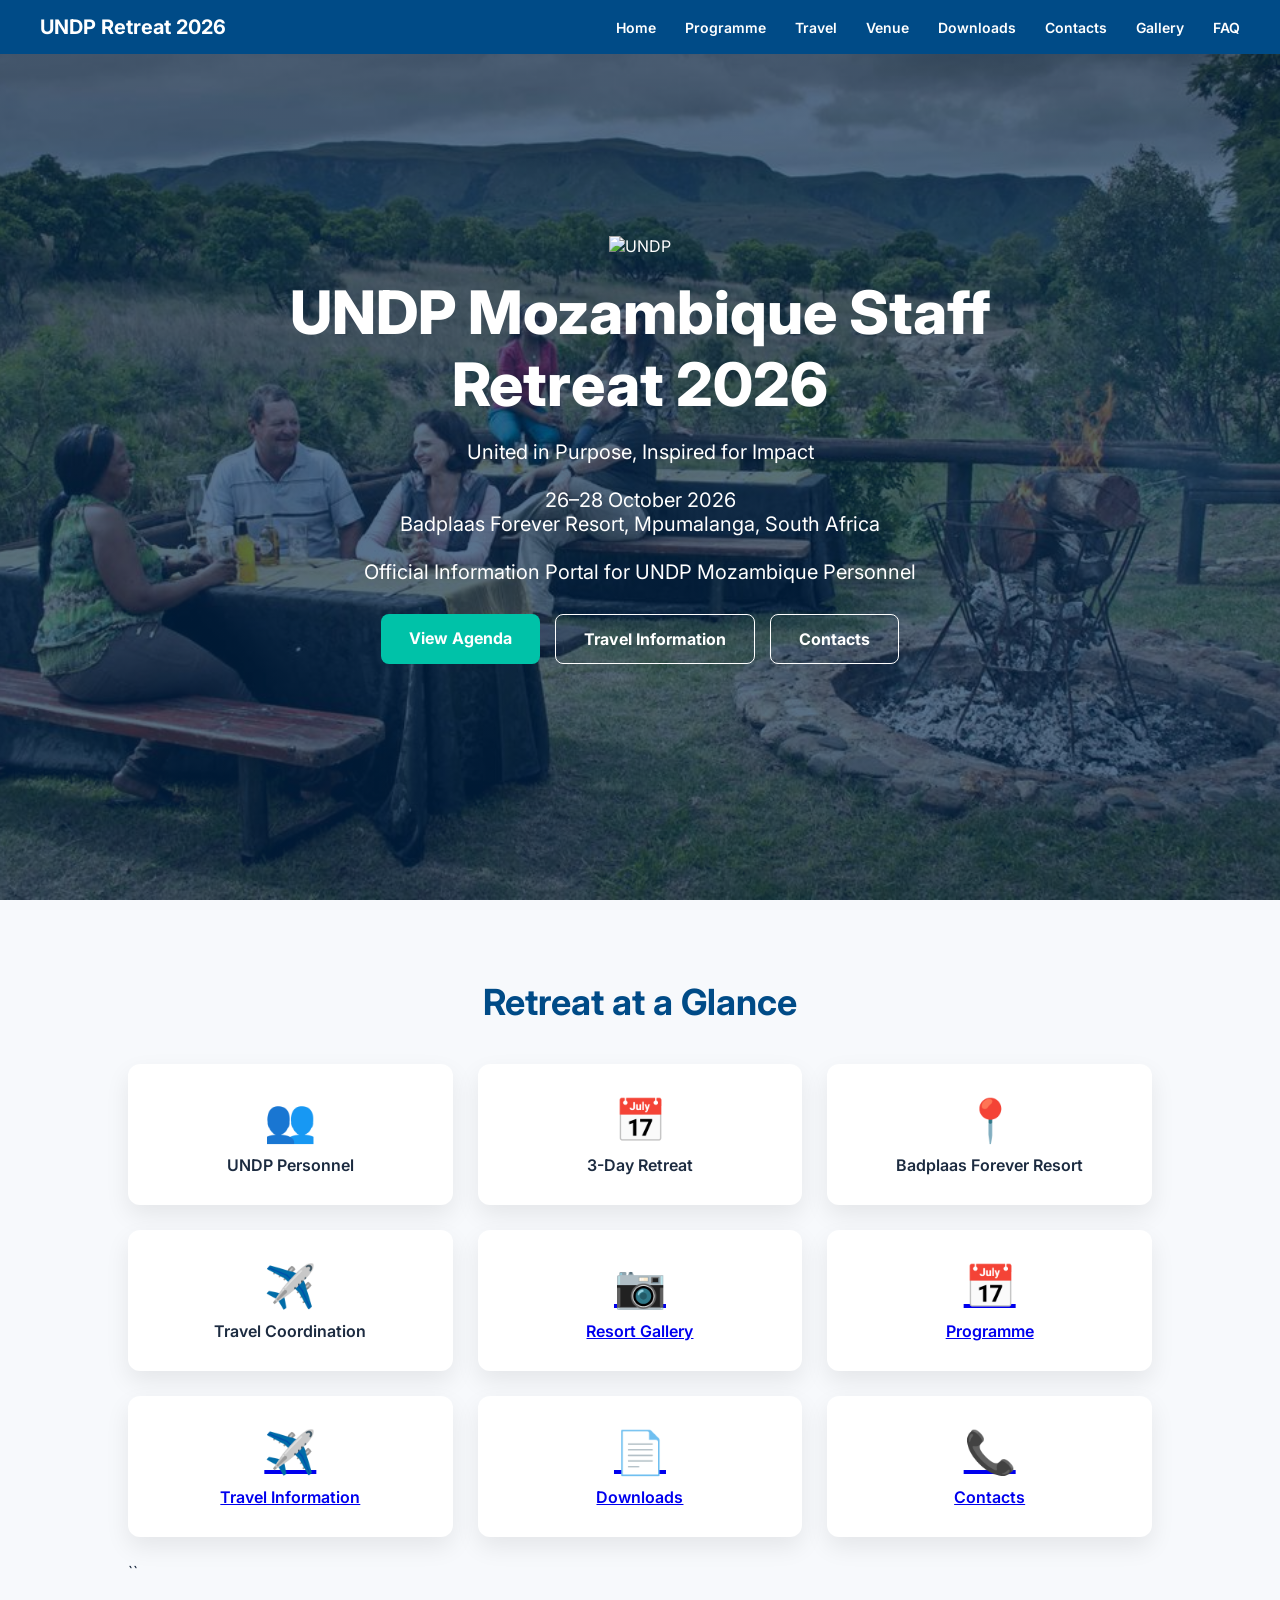
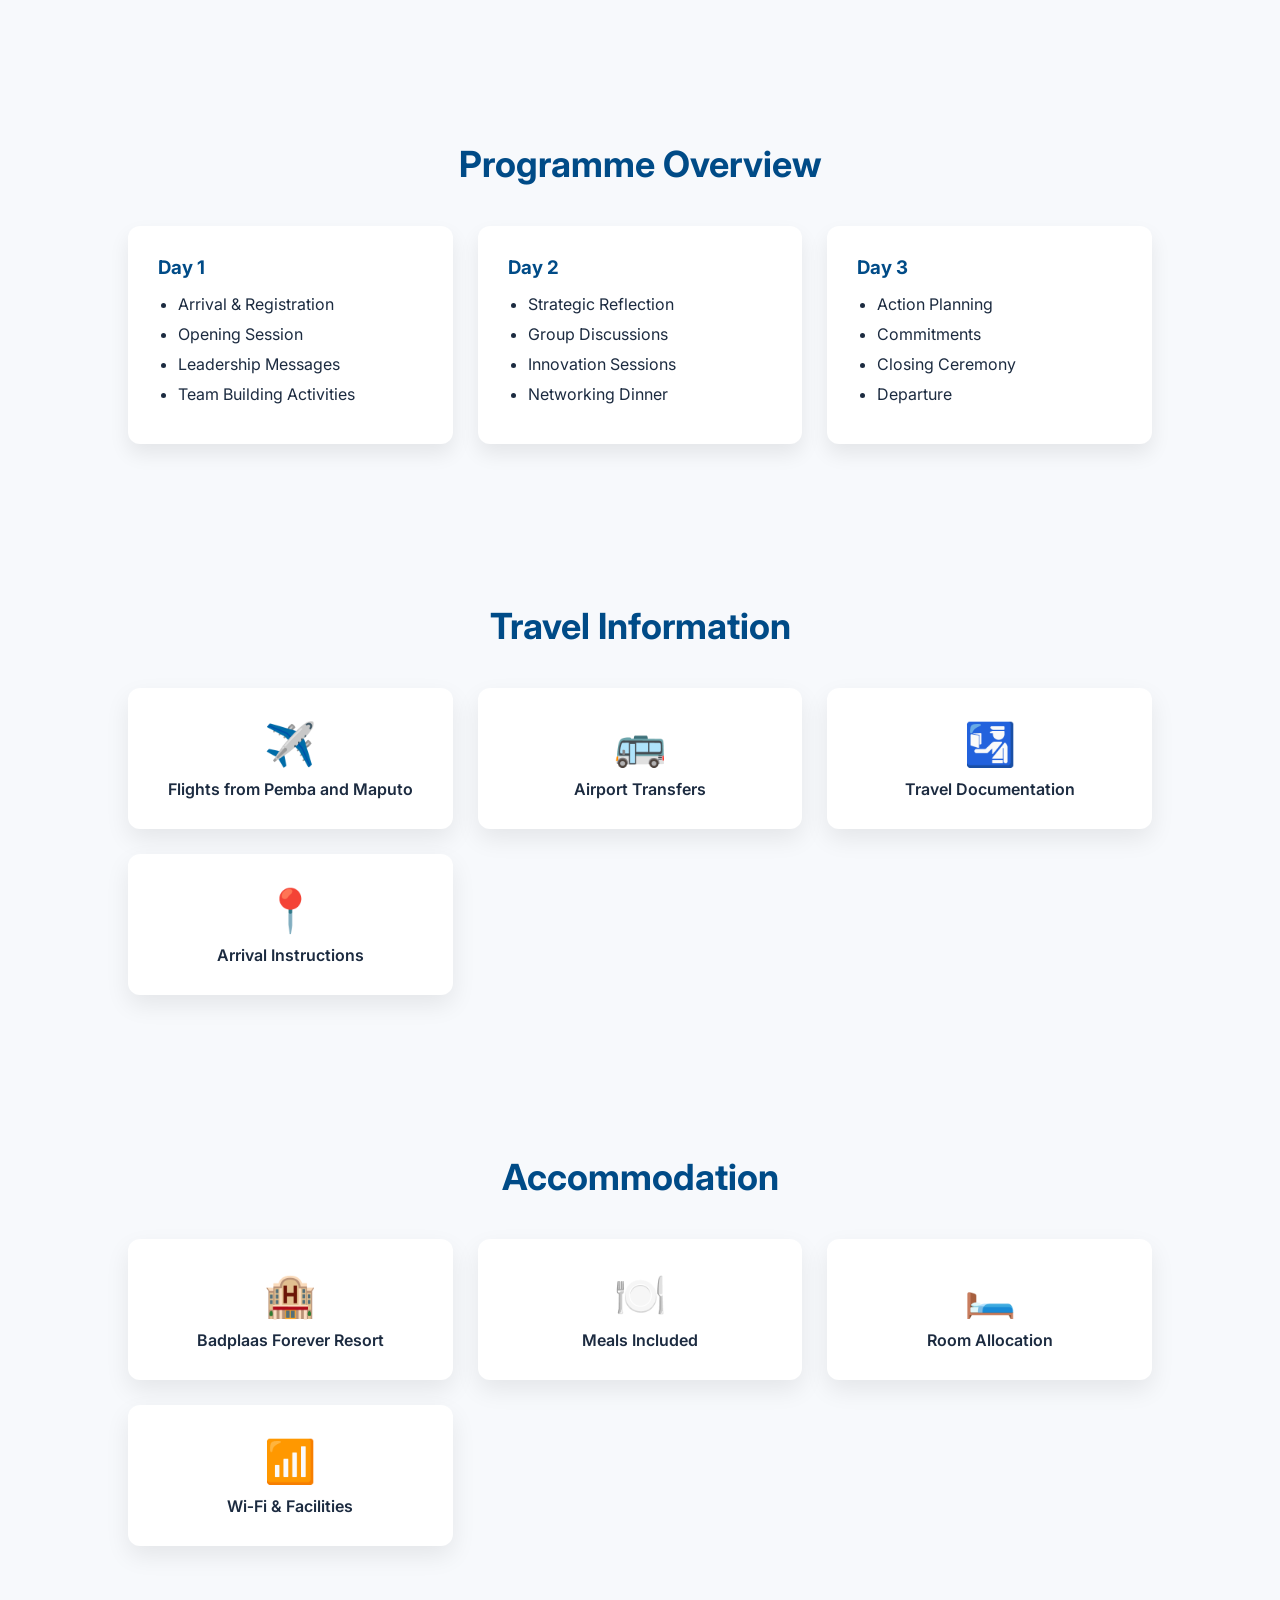
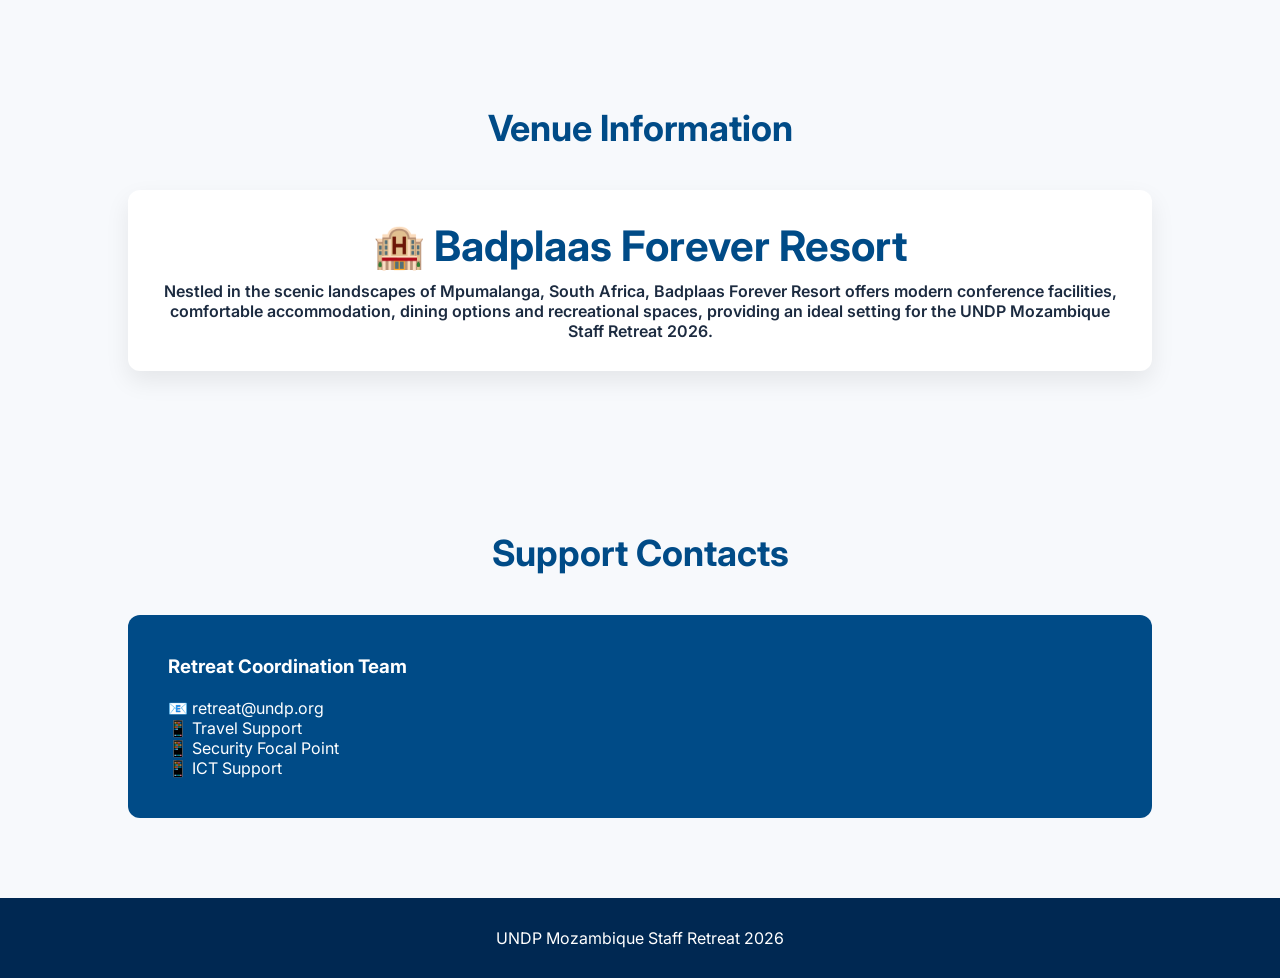
==== commit 88f2c619: "Update index.html" ====
--- a/index.html
+++ b/index.html
@@ -275,6 +275,32 @@
 <p>Travel Coordination</p>
 </div>
 
+<a href="gallery.html" class="card">
+<h3>📷</h3>
+<p>Resort Gallery</p>
+</a>
+
+<a href="agenda.html" class="card">
+<h3>📅</h3>
+<p>Programme</p>
+</a>
+
+<a href="travel.html" class="card">
+<h3>✈️</h3>
+<p>Travel Information</p>
+</a>
+
+<a href="downloads.html" class="card">
+<h3>📄</h3>
+<p>Downloads</p>
+</a>
+
+<a href="contacts.html" class="card">
+<h3>📞</h3>
+<p>Contacts</p>
+</a>
+``
+
 </div>
 
 </section>
